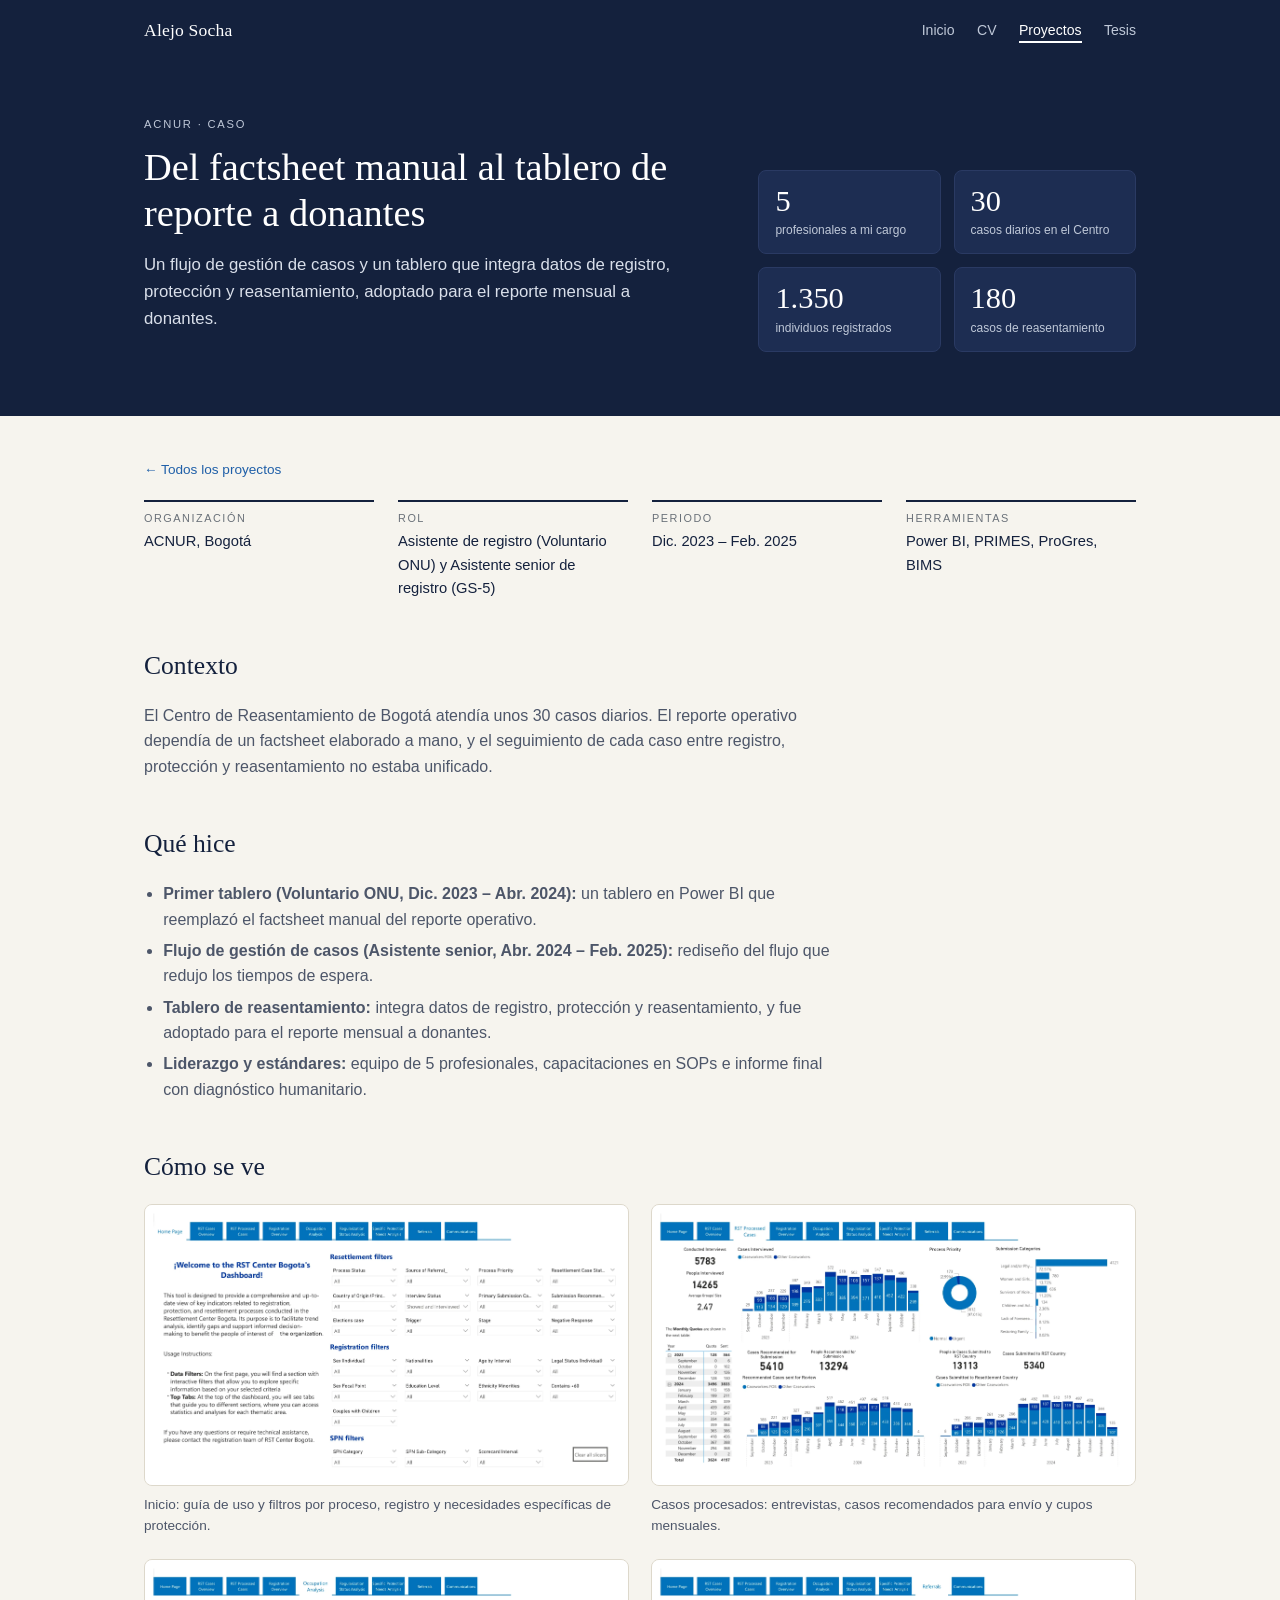
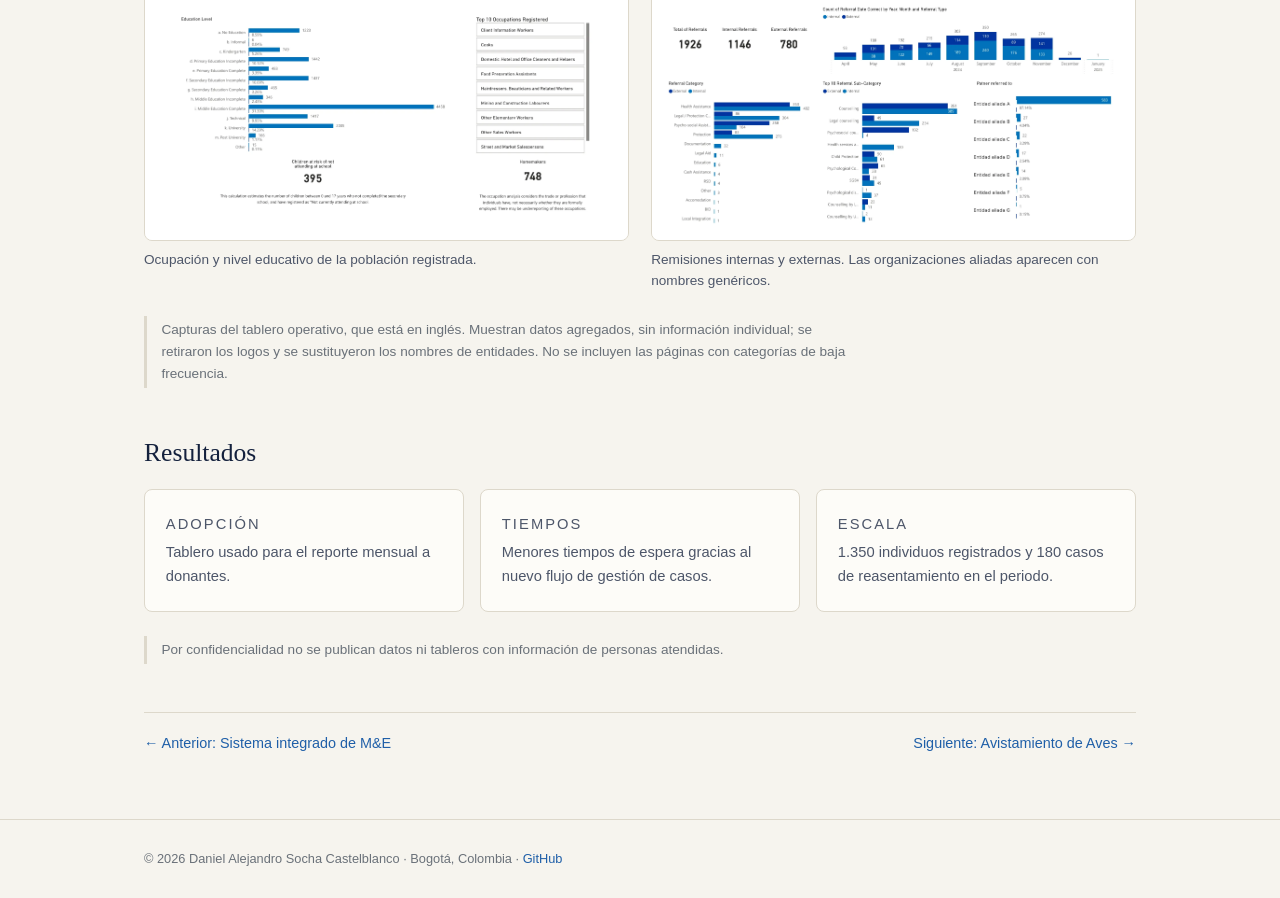
==== caso-acnur.html @ be4d194d "Add files via upload" ====
<!doctype html>
<html lang="es">
<head>
<meta charset="utf-8">
<meta name="viewport" content="width=device-width,initial-scale=1">
<title>Tablero de reasentamiento · Alejo Socha</title>
<meta name="description" content="Caso: flujo de gestión de casos y tablero en Power BI para el Centro de Reasentamiento de ACNUR en Bogotá, adoptado para el reporte mensual a donantes.">
<link rel="stylesheet" href="style.css">
<link rel="stylesheet" href="portafolio.css">
</head>
<body>
<header class="nav"><div class="wrap"><a class="brand" href="index.html">Alejo Socha</a><nav><ul><li><a href="index.html">Inicio</a></li><li><a href="cv.html">CV</a></li><li><a href="proyectos.html" class="active">Proyectos</a></li><li><a href="tesis.html">Tesis</a></li></ul></nav></div></header>

<section class="hero">
  <div class="wrap">
    <div>
      <p class="eyebrow">ACNUR · Caso</p>
      <h1>Del factsheet manual al tablero de reporte a donantes</h1>
      <p class="lead">Un flujo de gestión de casos y un tablero que integra datos de registro, protección y reasentamiento, adoptado para el reporte mensual a donantes.</p>
    </div>
    <div class="stats">
      <div class="stat"><b>5</b><span>profesionales a mi cargo</span></div>
      <div class="stat"><b>30</b><span>casos diarios en el Centro</span></div>
      <div class="stat"><b>1.350</b><span>individuos registrados</span></div>
      <div class="stat"><b>180</b><span>casos de reasentamiento</span></div>
    </div>
  </div>
</section>

<main>
<div class="wrap">
<a class="back" href="proyectos.html">← Todos los proyectos</a>

<dl class="facts">
  <div><dt>Organización</dt><dd>ACNUR, Bogotá</dd></div>
  <div><dt>Rol</dt><dd>Asistente de registro (Voluntario ONU) y Asistente senior de registro (GS-5)</dd></div>
  <div><dt>Periodo</dt><dd>Dic. 2023 – Feb. 2025</dd></div>
  <div><dt>Herramientas</dt><dd>Power BI, PRIMES, ProGres, BIMS</dd></div>
</dl>

<h2>Contexto</h2>
<div class="prose">
  <p>El Centro de Reasentamiento de Bogotá atendía unos 30 casos diarios. El reporte operativo dependía de un factsheet elaborado a mano, y el seguimiento de cada caso entre registro, protección y reasentamiento no estaba unificado.</p>
  <!-- COMPLETAR (1 frase): confirmar/ajustar la descripción del problema inicial en tus palabras, p. ej. cuánto tardaba el factsheet o qué se perdía entre etapas. -->
</div>

<h2>Qué hice</h2>
<div class="prose">
  <ul>
    <li><b>Primer tablero (Voluntario ONU, Dic. 2023 – Abr. 2024):</b> un tablero en Power BI que reemplazó el factsheet manual del reporte operativo.</li>
    <li><b>Flujo de gestión de casos (Asistente senior, Abr. 2024 – Feb. 2025):</b> rediseño del flujo que redujo los tiempos de espera.</li>
    <li><b>Tablero de reasentamiento:</b> integra datos de registro, protección y reasentamiento, y fue adoptado para el reporte mensual a donantes.</li>
    <li><b>Liderazgo y estándares:</b> equipo de 5 profesionales, capacitaciones en SOPs e informe final con diagnóstico humanitario.</li>
  </ul>
</div>

<h2>Cómo se ve</h2>
<div class="gallery">
  <figure><img src="img/acnur-inicio.webp" alt="Página de inicio del tablero: instrucciones de uso, pestañas de navegación y filtros de reasentamiento, registro y necesidades de protección" loading="lazy"><figcaption>Inicio: guía de uso y filtros por proceso, registro y necesidades específicas de protección.</figcaption></figure>
  <figure><img src="img/acnur-casos-procesados.webp" alt="Casos procesados: entrevistas realizadas por mes, casos recomendados y cupos mensuales" loading="lazy"><figcaption>Casos procesados: entrevistas, casos recomendados para envío y cupos mensuales.</figcaption></figure>
  <figure><img src="img/acnur-ocupacion.webp" alt="Análisis de ocupación y nivel educativo de la población registrada" loading="lazy"><figcaption>Ocupación y nivel educativo de la población registrada.</figcaption></figure>
  <figure><img src="img/acnur-remisiones.webp" alt="Remisiones internas y externas por mes, categoría y organización aliada" loading="lazy"><figcaption>Remisiones internas y externas. Las organizaciones aliadas aparecen con nombres genéricos.</figcaption></figure>
</div>
<p class="note">Capturas del tablero operativo, que está en inglés. Muestran datos agregados, sin información individual; se retiraron los logos y se sustituyeron los nombres de entidades. No se incluyen las páginas con categorías de baja frecuencia.</p>

<h2>Resultados</h2>
<div class="cards">
  <div class="card"><p class="label">Adopción</p><p>Tablero usado para el reporte mensual a donantes.</p></div>
  <div class="card"><p class="label">Tiempos</p><p>Menores tiempos de espera gracias al nuevo flujo de gestión de casos.</p></div>
  <div class="card"><p class="label">Escala</p><p>1.350 individuos registrados y 180 casos de reasentamiento en el periodo.</p></div>
</div>
<!-- COMPLETAR (opcional): cifra de reducción del tiempo de espera, si la tienes (antes → después). -->

<p class="note">Por confidencialidad no se publican datos ni tableros con información de personas atendidas.</p>

<div class="case-nav">
  <a href="caso-fru.html">← Anterior: Sistema integrado de M&amp;E</a>
  <a href="caso-aves.html">Siguiente: Avistamiento de Aves →</a>
</div>

</div>
</main>

<footer><div class="wrap">© 2026 Daniel Alejandro Socha Castelblanco · Bogotá, Colombia · <a href="https://github.com/dalejandro0506">GitHub</a></div></footer>
</body>
</html>
---- style.css ----
:root{
  --navy:#14213D; --navy-2:#1d2d52; --bg:#F6F4EE; --card:#FDFCF8; --line:#DDD8CB;
  --fg:#14213D; --muted:#4D5669; --soft:#6A7179; --green:#00833D; --red:#B3261E; --gold:#E0A100; --blue:#1F5FA8;
  --serif:Georgia,"Times New Roman",serif; --sans:Arial,Helvetica,sans-serif;
}
@media (prefers-color-scheme:dark){
  :root{--bg:#0d1424; --card:#141d33; --line:#26324e; --fg:#ECE8DD; --muted:#B4BCCB; --soft:#8f98aa; --navy:#0a1020; --navy-2:#16213b; --green:#3fbf7a; --red:#ff6b61; --blue:#6aa8ec}
}
*{box-sizing:border-box}
html{scroll-behavior:smooth}
body{margin:0;background:var(--bg);color:var(--fg);font-family:var(--sans);line-height:1.6;font-size:16px}
a{color:var(--blue);text-decoration:none} a:hover{text-decoration:underline}
.wrap{max-width:1040px;margin:0 auto;padding:0 1.5rem}
header.nav{background:var(--navy);color:#fff}
header.nav .wrap{display:flex;justify-content:space-between;align-items:center;flex-wrap:wrap;gap:.4rem 1.5rem;padding-top:1rem;padding-bottom:1rem}
.brand{font-family:var(--serif);font-size:1.1rem;color:#fff;letter-spacing:.01em}
.brand:hover{text-decoration:none}
.nav ul{list-style:none;display:flex;gap:1.4rem;margin:0;padding:0;flex-wrap:wrap}
.nav li a{color:#BFC8D8;font-size:.88rem;padding-bottom:.2rem}
.nav li a:hover{color:#fff;text-decoration:none}
.nav li a.active{color:#fff;border-bottom:2px solid #fff}
.hero{background:var(--navy);color:#fff;padding:3.5rem 0 4rem}
.hero .wrap{display:grid;grid-template-columns:1.5fr 1fr;gap:3rem;align-items:end}
.eyebrow{font-size:.7rem;letter-spacing:.16em;text-transform:uppercase;color:#BFC8D8;margin:0 0 .6rem}
h1{font-family:var(--serif);font-weight:normal;font-size:2.4rem;line-height:1.2;margin:0 0 1rem}
.hero p.lead{color:#D9DFEA;font-size:1.05rem;margin:0 0 1.2rem;max-width:34rem}
.hero .btns{display:flex;gap:.6rem;flex-wrap:wrap}
.btn{display:inline-block;border:1px solid #BFC8D8;border-radius:6px;padding:.4rem .9rem;font-size:.85rem;color:#fff}
.btn:hover{background:#fff;color:var(--navy);text-decoration:none}
.btn.solid{background:#fff;color:var(--navy)}
.btn.solid:hover{background:#DDE3EE}
.stats{display:grid;grid-template-columns:1fr 1fr;gap:.8rem}
.stat{background:var(--navy-2);border:1px solid #2a3a63;border-radius:8px;padding:.9rem 1rem}
.stat b{display:block;font-family:var(--serif);font-weight:normal;font-size:1.9rem;line-height:1.1}
.stat span{font-size:.75rem;color:#BFC8D8;line-height:1.3;display:block;margin-top:.3rem}
main{padding:2.5rem 0 4rem}
h2{font-family:var(--serif);font-weight:normal;font-size:1.6rem;margin:2.8rem 0 1rem}
h2:first-child{margin-top:0}
h3{font-family:var(--serif);font-weight:normal;font-size:1.15rem;margin:0 0 .3rem}
.label{font-size:.68rem;letter-spacing:.14em;text-transform:uppercase;color:var(--soft);margin:0 0 .4rem}
.cards{display:grid;grid-template-columns:repeat(auto-fit,minmax(280px,1fr));gap:1rem}
.card{background:var(--card);border:1px solid var(--line);border-radius:8px;padding:1.1rem 1.3rem}
.card p{margin:.3rem 0;font-size:.92rem;color:var(--muted)}
.card.dark{background:var(--navy);color:#fff;border-color:var(--navy)}
.card.dark p{color:#D9DFEA}
.card.dark .label{color:#BFC8D8}
.tags{display:flex;flex-wrap:wrap;gap:.4rem;margin-top:.7rem}
.tag{font-size:.72rem;border-radius:999px;padding:.12rem .65rem;color:#fff;background:var(--navy)}
.tag.g{background:var(--green)} .tag.r{background:var(--red)} .tag.b{background:var(--blue)}
.tag.o{background:transparent;color:var(--muted);border:1px solid var(--line)}
.tl{list-style:none;margin:0;padding:0}
.tl>li{display:grid;grid-template-columns:150px 1fr;gap:1.5rem;padding:1.3rem 0;border-top:1px solid var(--line)}
.tl .when{font-size:.8rem;color:var(--soft)}
.tl .org{font-size:.9rem;color:var(--muted);margin:0 0 .5rem}
.tl ul{margin:.4rem 0 0;padding-left:1.1rem;font-size:.92rem;color:var(--muted)}
.tl ul li{margin:.25rem 0}
.meta{color:var(--soft);font-size:.85rem}
.flow{display:grid;grid-template-columns:1fr auto 1fr auto 1fr;gap:.6rem;align-items:stretch}
.flow .arrow{align-self:center;color:var(--soft);font-size:1.4rem}
.flow .card{padding:.9rem 1rem}
.flow .card div{font-size:.85rem;padding:.35rem .5rem;margin:.3rem 0;border:1px solid var(--line);border-radius:5px;background:var(--bg)}
.flow .red div{border-color:var(--red);color:var(--red)} .flow .grn div{border-color:var(--green);color:var(--green)}
table{border-collapse:collapse;width:100%;font-size:.88rem;background:var(--card)}
th{background:var(--navy);color:#fff;text-align:left;padding:.5rem .7rem;font-weight:bold;font-size:.78rem}
td{padding:.5rem .7rem;border-top:1px solid var(--line);color:var(--muted)}
footer{border-top:1px solid var(--line);padding:1.8rem 0;color:var(--soft);font-size:.8rem}
@media(max-width:760px){
  .hero .wrap{grid-template-columns:1fr} h1{font-size:1.9rem}
  .tl>li{grid-template-columns:1fr;gap:.3rem}
  .flow{grid-template-columns:1fr}.flow .arrow{transform:rotate(90deg);justify-self:center}
}
---- portafolio.css ----
/* Portafolio · complementa style.css (usa sus variables y componentes) */

.intro{max-width:44rem;color:var(--muted);margin:0 0 2rem;font-size:1.02rem}

/* Destacados */
.feat{display:flex;flex-direction:column}
.feat h3{font-size:1.3rem;margin-bottom:.5rem}
.feat .kpis{list-style:none;margin:.8rem 0 0;padding:.8rem 0 0;border-top:1px solid var(--line);display:grid;grid-template-columns:1fr 1fr;gap:.6rem 1rem}
.feat .kpis li{font-size:.78rem;color:var(--soft);line-height:1.3}
.feat .kpis b{display:block;margin-bottom:.2rem;font-family:var(--serif);font-weight:normal;font-size:1.4rem;color:var(--fg);line-height:1.1}
.card.dark .kpis{border-top-color:#2a3a63}
.card.dark .kpis li{color:#BFC8D8}
.card.dark .kpis b{color:#fff}
.feat .tags{margin-top:.9rem}
.more-link{margin-top:auto;padding-top:1rem;font-size:.9rem;font-weight:bold}
.card.dark a.more-link{color:#fff}

/* Más proyectos (reutiliza .tl) */
.tl.compact>li{padding:1.1rem 0}
.tl.compact h3{margin-bottom:.2rem}
.tl.compact p{margin:.2rem 0;font-size:.92rem;color:var(--muted)}
.tl.compact .tags{margin-top:.5rem}

/* Páginas de caso */
.back{display:inline-block;font-size:.85rem;margin-bottom:1.2rem;color:var(--blue)}
.facts{display:grid;grid-template-columns:repeat(auto-fit,minmax(170px,1fr));gap:1rem 1.5rem;margin:0 0 2.2rem}
.facts div{border-top:2px solid var(--fg);padding-top:.5rem}
.facts dt{font-size:.68rem;letter-spacing:.14em;text-transform:uppercase;color:var(--soft)}
.facts dd{margin:.2rem 0 0;font-size:.92rem;color:var(--fg)}
.prose{max-width:44rem}
.prose p{color:var(--muted);margin:.6rem 0}
.prose ul{color:var(--muted);padding-left:1.2rem}
.prose ul li{margin:.35rem 0}
.case-nav{display:flex;justify-content:space-between;gap:1rem;flex-wrap:wrap;margin-top:3rem;padding-top:1.2rem;border-top:1px solid var(--line);font-size:.9rem}
.note{font-size:.85rem;color:var(--soft);border-left:3px solid var(--line);padding:.2rem 0 .2rem .9rem;margin:1.5rem 0;max-width:44rem}
.shot{border:1px dashed var(--line);border-radius:8px;padding:2.2rem 1rem;text-align:center;color:var(--soft);font-size:.85rem;background:var(--card)}

@media (max-width:720px){
  .hero .wrap{grid-template-columns:1fr;gap:1.8rem}
  .tl>li{grid-template-columns:1fr;gap:.3rem}
  .flow{grid-template-columns:1fr}
  .flow .arrow{transform:rotate(90deg);justify-self:center}
}

/* Galerías de capturas */
.gallery{display:grid;grid-template-columns:repeat(auto-fit,minmax(320px,1fr));gap:1.4rem;margin:0 0 1rem}
.gallery figure{margin:0}
.gallery img,.thumbs img{display:block;width:100%;height:auto;border:1px solid var(--line);border-radius:8px;background:#fff}
.gallery figcaption{font-size:.85rem;color:var(--muted);margin-top:.5rem}
.thumbs{display:flex;flex-wrap:wrap;gap:.7rem;margin-top:.8rem}
.thumbs a{display:block;width:210px}
.thumbs img{height:125px;object-fit:cover;object-position:top left}
.thumbs a:hover img{border-color:var(--blue)}
.card .cover{display:block;margin:-1.1rem -1.3rem .9rem;border-bottom:1px solid var(--line)}
.card .cover img{display:block;width:100%;height:150px;object-fit:cover;object-position:top left;border-radius:8px 8px 0 0}
@media (max-width:720px){.thumbs a{width:calc(50% - .35rem)}}
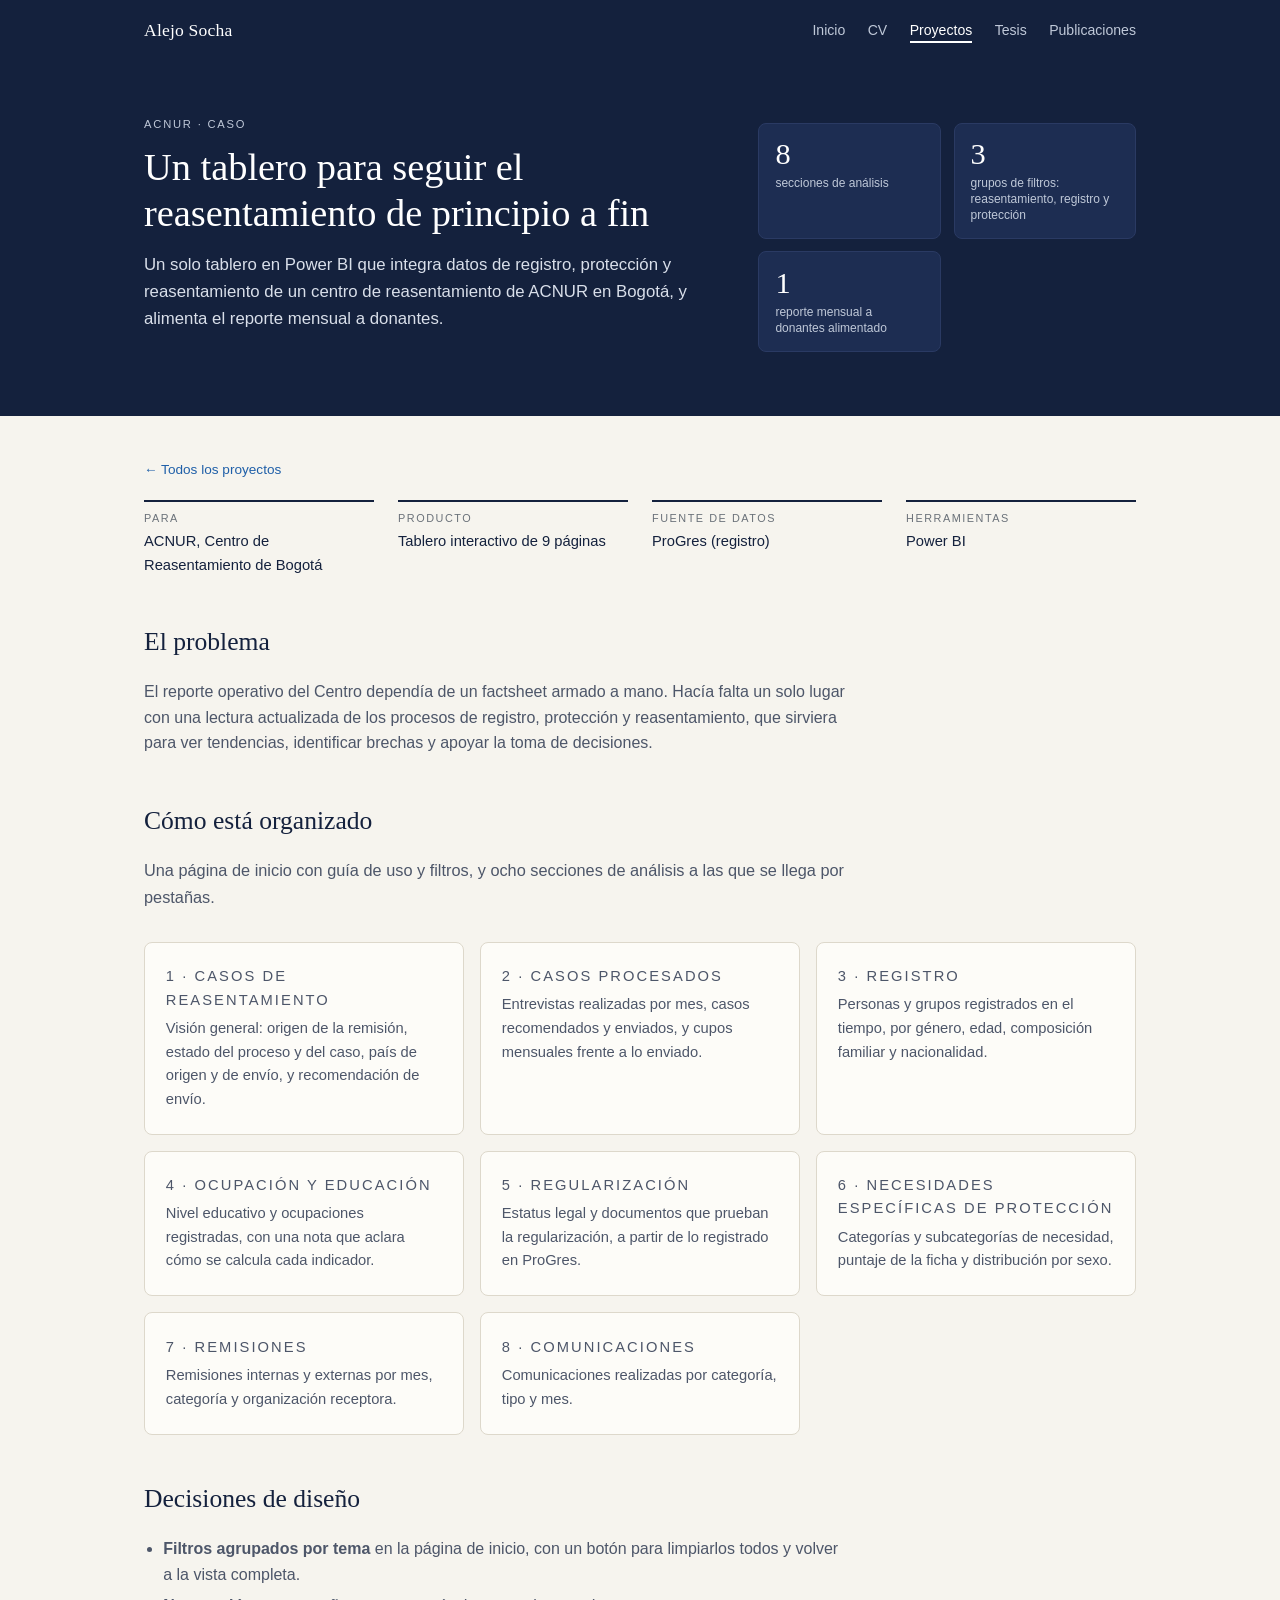
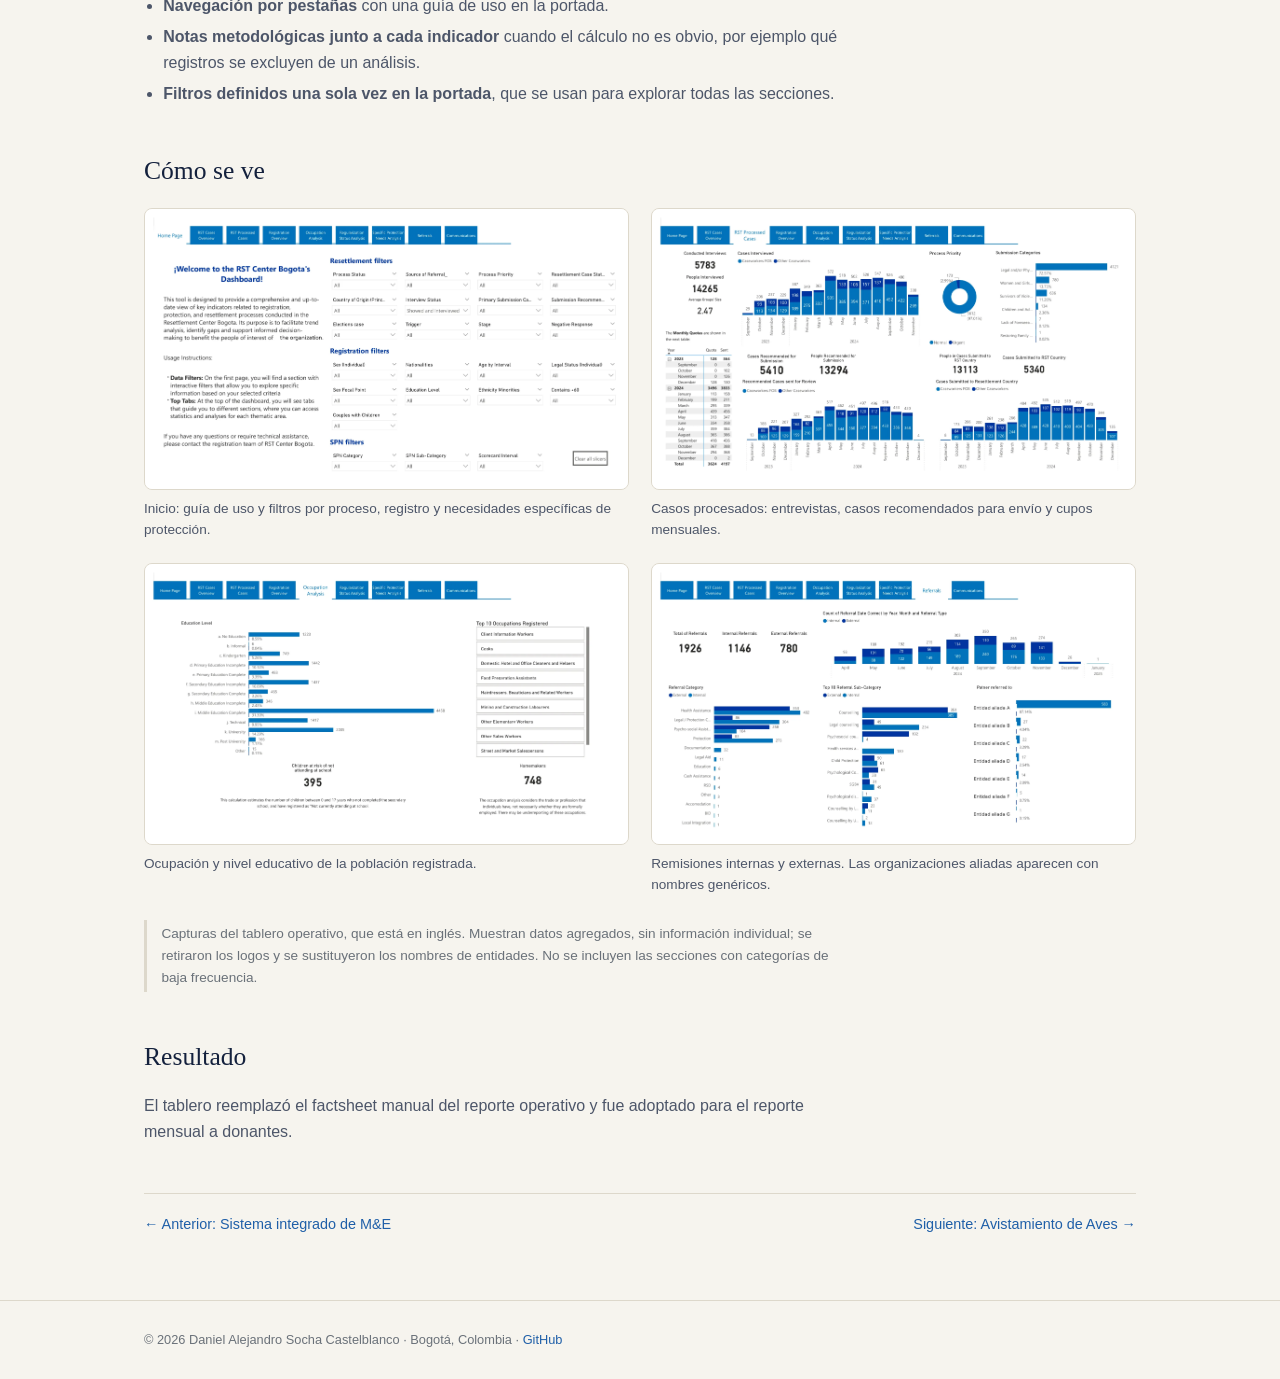
==== commit e8610945: "Caso ACNUR: enfoque en el producto y menu con Publicaciones" ====
--- a/caso-acnur.html
+++ b/caso-acnur.html
@@ -4,25 +4,24 @@
 <meta charset="utf-8">
 <meta name="viewport" content="width=device-width,initial-scale=1">
 <title>Tablero de reasentamiento · Alejo Socha</title>
-<meta name="description" content="Caso: flujo de gestión de casos y tablero en Power BI para el Centro de Reasentamiento de ACNUR en Bogotá, adoptado para el reporte mensual a donantes.">
+<meta name="description" content="Caso: tablero en Power BI que integra datos de registro, protección y reasentamiento de un centro de reasentamiento de ACNUR en Bogotá, adoptado para el reporte mensual a donantes.">
 <link rel="stylesheet" href="style.css">
 <link rel="stylesheet" href="portafolio.css">
 </head>
 <body>
-<header class="nav"><div class="wrap"><a class="brand" href="index.html">Alejo Socha</a><nav><ul><li><a href="index.html">Inicio</a></li><li><a href="cv.html">CV</a></li><li><a href="proyectos.html" class="active">Proyectos</a></li><li><a href="tesis.html">Tesis</a></li></ul></nav></div></header>
+<header class="nav"><div class="wrap"><a class="brand" href="index.html">Alejo Socha</a><nav><ul><li><a href="index.html">Inicio</a></li><li><a href="cv.html">CV</a></li><li><a href="proyectos.html" class="active">Proyectos</a></li><li><a href="tesis.html">Tesis</a></li><li><a href="publicaciones.html">Publicaciones</a></li></ul></nav></div></header>
 
 <section class="hero">
   <div class="wrap">
     <div>
       <p class="eyebrow">ACNUR · Caso</p>
-      <h1>Del factsheet manual al tablero de reporte a donantes</h1>
-      <p class="lead">Un flujo de gestión de casos y un tablero que integra datos de registro, protección y reasentamiento, adoptado para el reporte mensual a donantes.</p>
+      <h1>Un tablero para seguir el reasentamiento de principio a fin</h1>
+      <p class="lead">Un solo tablero en Power BI que integra datos de registro, protección y reasentamiento de un centro de reasentamiento de ACNUR en Bogotá, y alimenta el reporte mensual a donantes.</p>
     </div>
     <div class="stats">
-      <div class="stat"><b>5</b><span>profesionales a mi cargo</span></div>
-      <div class="stat"><b>30</b><span>casos diarios en el Centro</span></div>
-      <div class="stat"><b>1.350</b><span>individuos registrados</span></div>
-      <div class="stat"><b>180</b><span>casos de reasentamiento</span></div>
+      <div class="stat"><b>8</b><span>secciones de análisis</span></div>
+      <div class="stat"><b>3</b><span>grupos de filtros: reasentamiento, registro y protección</span></div>
+      <div class="stat"><b>1</b><span>reporte mensual a donantes alimentado</span></div>
     </div>
   </div>
 </section>
@@ -32,25 +31,37 @@
 <a class="back" href="proyectos.html">← Todos los proyectos</a>
 
 <dl class="facts">
-  <div><dt>Organización</dt><dd>ACNUR, Bogotá</dd></div>
-  <div><dt>Rol</dt><dd>Asistente de registro (Voluntario ONU) y Asistente senior de registro (GS-5)</dd></div>
-  <div><dt>Periodo</dt><dd>Dic. 2023 – Feb. 2025</dd></div>
-  <div><dt>Herramientas</dt><dd>Power BI, PRIMES, ProGres, BIMS</dd></div>
+  <div><dt>Para</dt><dd>ACNUR, Centro de Reasentamiento de Bogotá</dd></div>
+  <div><dt>Producto</dt><dd>Tablero interactivo de 9 páginas</dd></div>
+  <div><dt>Fuente de datos</dt><dd>ProGres (registro)</dd></div>
+  <div><dt>Herramientas</dt><dd>Power BI</dd></div>
 </dl>
 
-<h2>Contexto</h2>
+<h2>El problema</h2>
 <div class="prose">
-  <p>El Centro de Reasentamiento de Bogotá atendía unos 30 casos diarios. El reporte operativo dependía de un factsheet elaborado a mano, y el seguimiento de cada caso entre registro, protección y reasentamiento no estaba unificado.</p>
-  <!-- COMPLETAR (1 frase): confirmar/ajustar la descripción del problema inicial en tus palabras, p. ej. cuánto tardaba el factsheet o qué se perdía entre etapas. -->
+  <p>El reporte operativo del Centro dependía de un factsheet armado a mano. Hacía falta un solo lugar con una lectura actualizada de los procesos de registro, protección y reasentamiento, que sirviera para ver tendencias, identificar brechas y apoyar la toma de decisiones.</p>
 </div>
 
-<h2>Qué hice</h2>
+<h2>Cómo está organizado</h2>
+<p class="intro">Una página de inicio con guía de uso y filtros, y ocho secciones de análisis a las que se llega por pestañas.</p>
+<div class="cards">
+  <div class="card"><p class="label">1 · Casos de reasentamiento</p><p>Visión general: origen de la remisión, estado del proceso y del caso, país de origen y de envío, y recomendación de envío.</p></div>
+  <div class="card"><p class="label">2 · Casos procesados</p><p>Entrevistas realizadas por mes, casos recomendados y enviados, y cupos mensuales frente a lo enviado.</p></div>
+  <div class="card"><p class="label">3 · Registro</p><p>Personas y grupos registrados en el tiempo, por género, edad, composición familiar y nacionalidad.</p></div>
+  <div class="card"><p class="label">4 · Ocupación y educación</p><p>Nivel educativo y ocupaciones registradas, con una nota que aclara cómo se calcula cada indicador.</p></div>
+  <div class="card"><p class="label">5 · Regularización</p><p>Estatus legal y documentos que prueban la regularización, a partir de lo registrado en ProGres.</p></div>
+  <div class="card"><p class="label">6 · Necesidades específicas de protección</p><p>Categorías y subcategorías de necesidad, puntaje de la ficha y distribución por sexo.</p></div>
+  <div class="card"><p class="label">7 · Remisiones</p><p>Remisiones internas y externas por mes, categoría y organización receptora.</p></div>
+  <div class="card"><p class="label">8 · Comunicaciones</p><p>Comunicaciones realizadas por categoría, tipo y mes.</p></div>
+</div>
+
+<h2>Decisiones de diseño</h2>
 <div class="prose">
   <ul>
-    <li><b>Primer tablero (Voluntario ONU, Dic. 2023 – Abr. 2024):</b> un tablero en Power BI que reemplazó el factsheet manual del reporte operativo.</li>
-    <li><b>Flujo de gestión de casos (Asistente senior, Abr. 2024 – Feb. 2025):</b> rediseño del flujo que redujo los tiempos de espera.</li>
-    <li><b>Tablero de reasentamiento:</b> integra datos de registro, protección y reasentamiento, y fue adoptado para el reporte mensual a donantes.</li>
-    <li><b>Liderazgo y estándares:</b> equipo de 5 profesionales, capacitaciones en SOPs e informe final con diagnóstico humanitario.</li>
+    <li><b>Filtros agrupados por tema</b> en la página de inicio, con un botón para limpiarlos todos y volver a la vista completa.</li>
+    <li><b>Navegación por pestañas</b> con una guía de uso en la portada.</li>
+    <li><b>Notas metodológicas junto a cada indicador</b> cuando el cálculo no es obvio, por ejemplo qué registros se excluyen de un análisis.</li>
+    <li><b>Filtros definidos una sola vez en la portada</b>, que se usan para explorar todas las secciones.</li>
   </ul>
 </div>
 
@@ -61,17 +72,13 @@
   <figure><img src="img/acnur-ocupacion.webp" alt="Análisis de ocupación y nivel educativo de la población registrada" loading="lazy"><figcaption>Ocupación y nivel educativo de la población registrada.</figcaption></figure>
   <figure><img src="img/acnur-remisiones.webp" alt="Remisiones internas y externas por mes, categoría y organización aliada" loading="lazy"><figcaption>Remisiones internas y externas. Las organizaciones aliadas aparecen con nombres genéricos.</figcaption></figure>
 </div>
-<p class="note">Capturas del tablero operativo, que está en inglés. Muestran datos agregados, sin información individual; se retiraron los logos y se sustituyeron los nombres de entidades. No se incluyen las páginas con categorías de baja frecuencia.</p>
+<p class="note">Capturas del tablero operativo, que está en inglés. Muestran datos agregados, sin información individual; se retiraron los logos y se sustituyeron los nombres de entidades. No se incluyen las secciones con categorías de baja frecuencia.</p>
 
-<h2>Resultados</h2>
-<div class="cards">
-  <div class="card"><p class="label">Adopción</p><p>Tablero usado para el reporte mensual a donantes.</p></div>
-  <div class="card"><p class="label">Tiempos</p><p>Menores tiempos de espera gracias al nuevo flujo de gestión de casos.</p></div>
-  <div class="card"><p class="label">Escala</p><p>1.350 individuos registrados y 180 casos de reasentamiento en el periodo.</p></div>
+<h2>Resultado</h2>
+<div class="prose">
+  <p>El tablero reemplazó el factsheet manual del reporte operativo y fue adoptado para el reporte mensual a donantes.</p>
+  <!-- COMPLETAR (opcional): qué cambió en la práctica, p. ej. tiempo de preparación del reporte antes → después, o quién lo consulta. -->
 </div>
-<!-- COMPLETAR (opcional): cifra de reducción del tiempo de espera, si la tienes (antes → después). -->
-
-<p class="note">Por confidencialidad no se publican datos ni tableros con información de personas atendidas.</p>
 
 <div class="case-nav">
   <a href="caso-fru.html">← Anterior: Sistema integrado de M&amp;E</a>
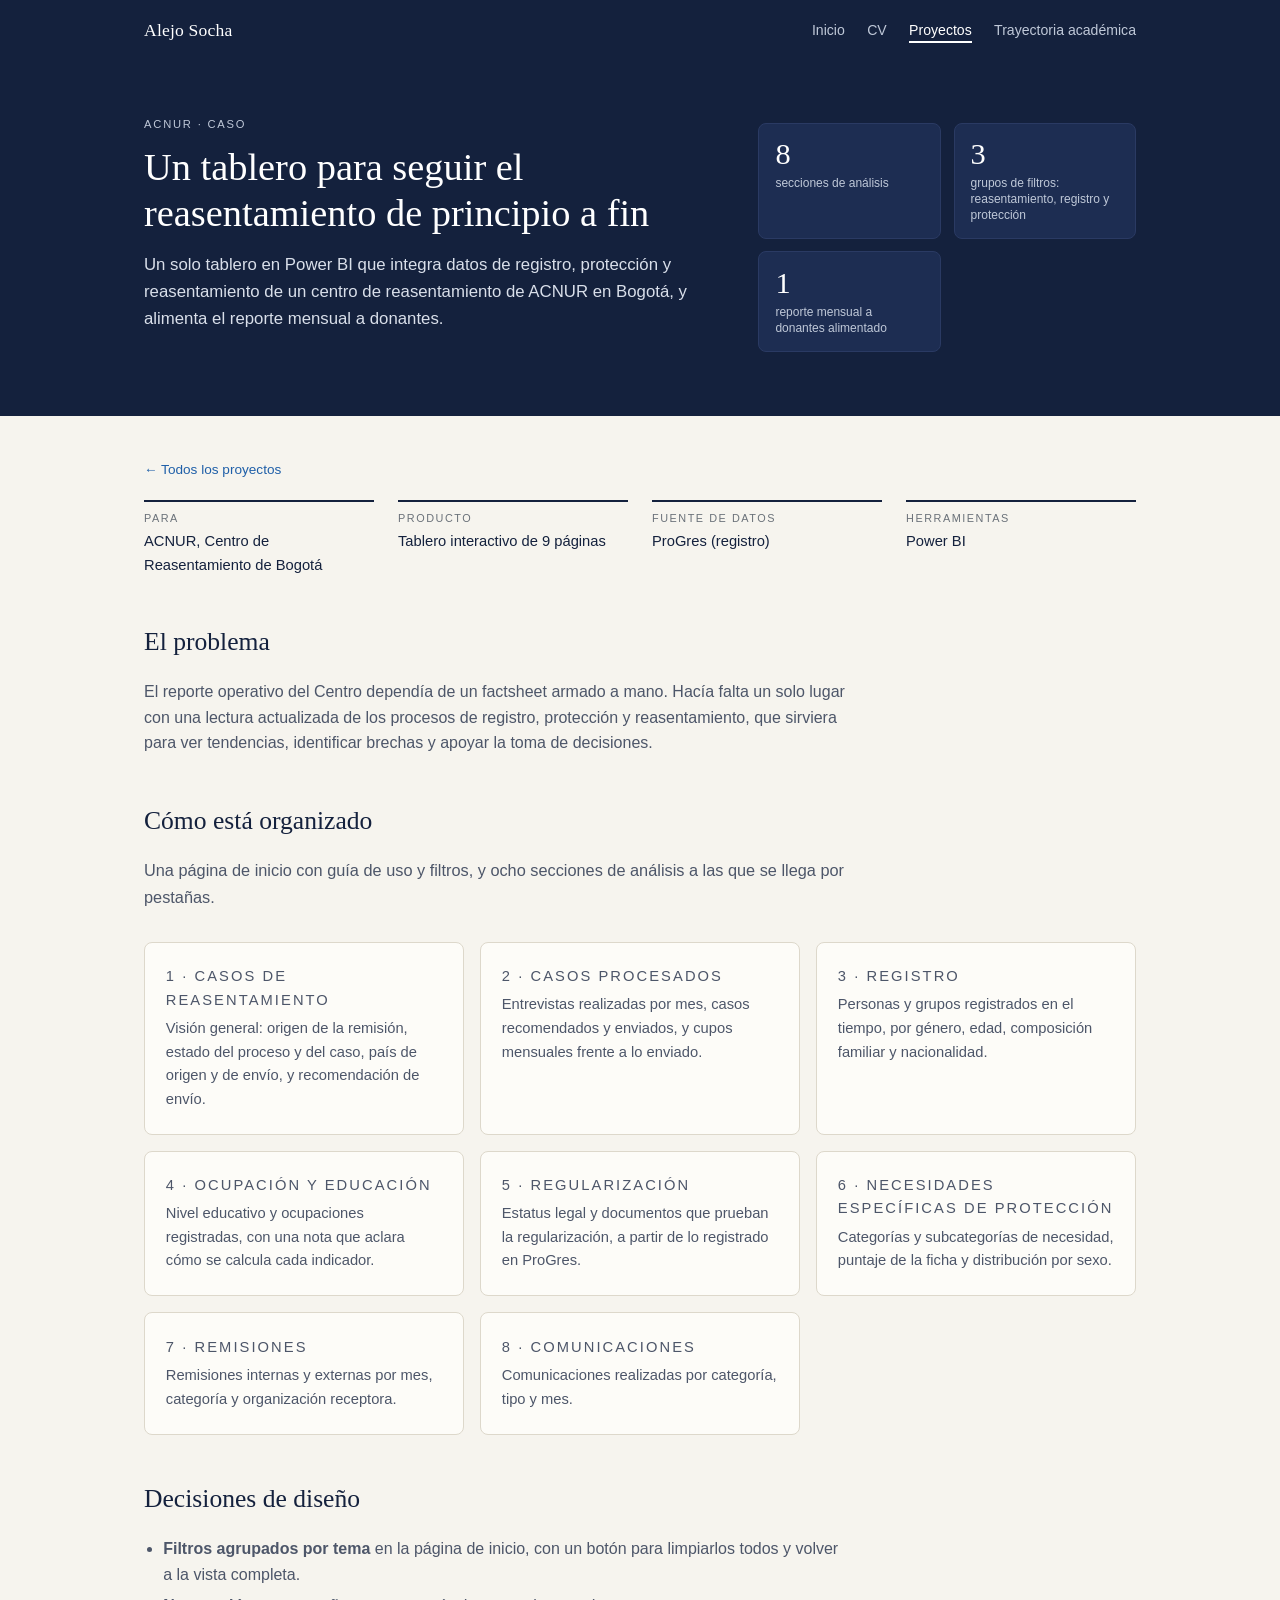
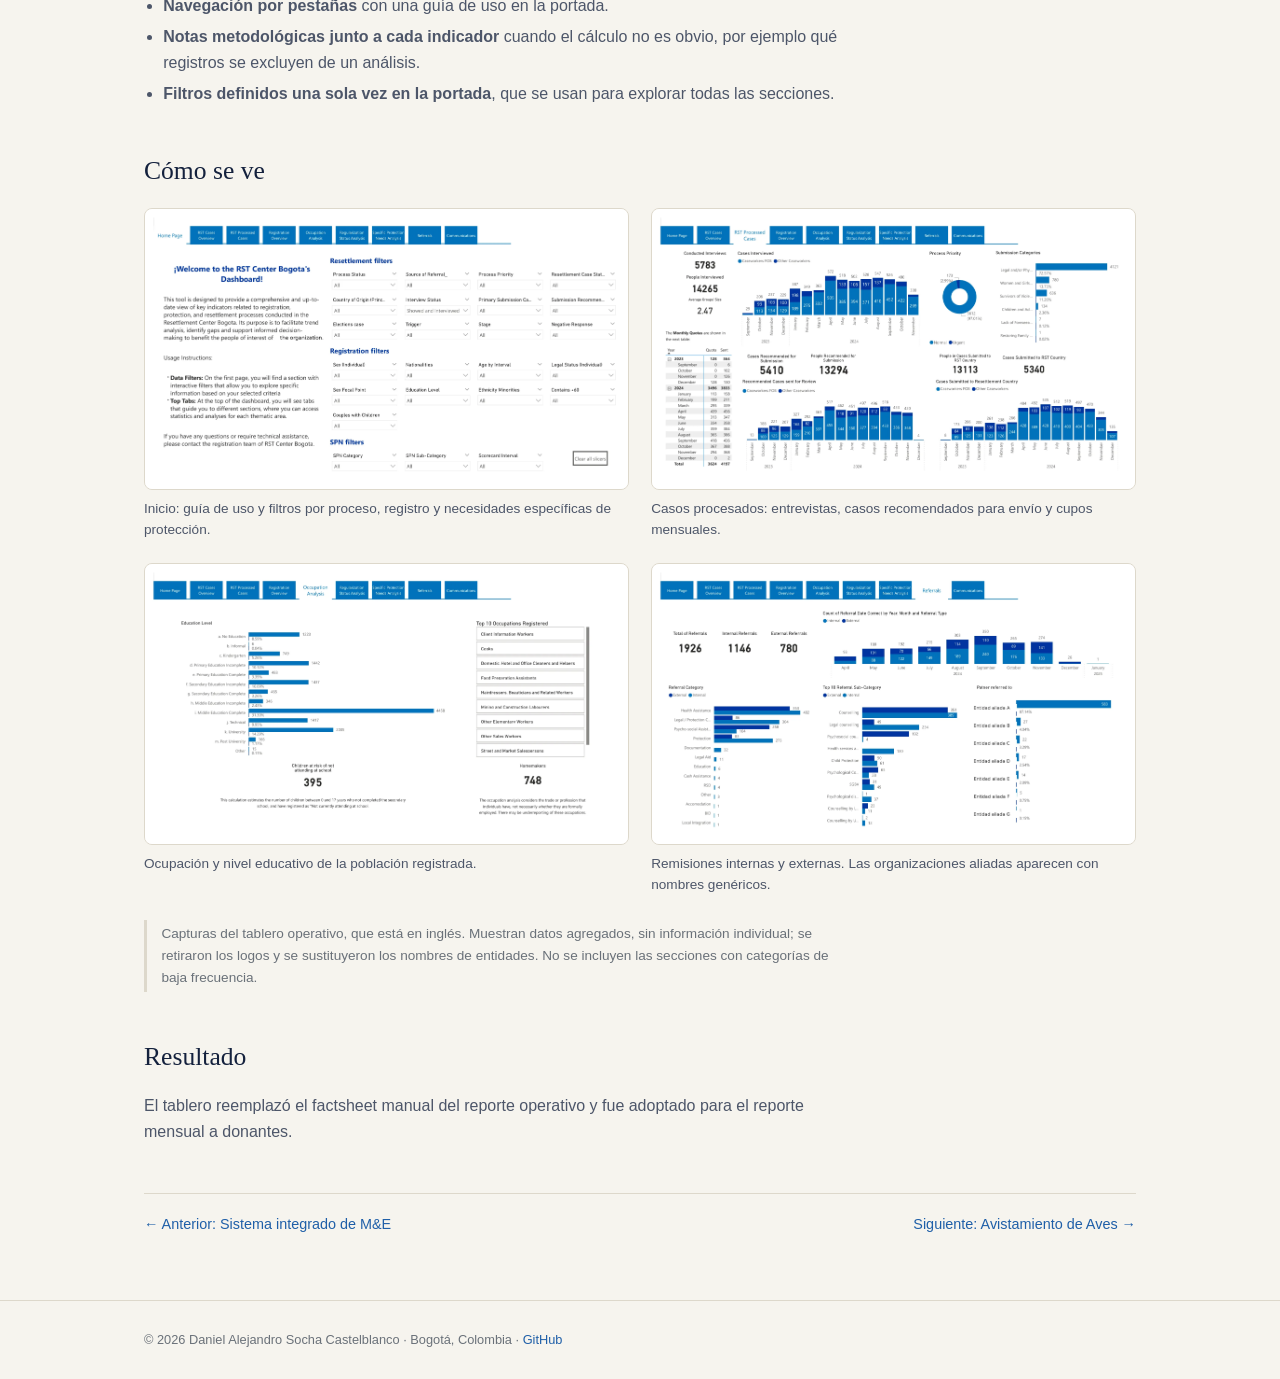
==== commit 39575813: "Caso ACNUR: menu Trayectoria academica" ====
--- a/caso-acnur.html
+++ b/caso-acnur.html
@@ -9,7 +9,7 @@
 <link rel="stylesheet" href="portafolio.css">
 </head>
 <body>
-<header class="nav"><div class="wrap"><a class="brand" href="index.html">Alejo Socha</a><nav><ul><li><a href="index.html">Inicio</a></li><li><a href="cv.html">CV</a></li><li><a href="proyectos.html" class="active">Proyectos</a></li><li><a href="tesis.html">Tesis</a></li><li><a href="publicaciones.html">Publicaciones</a></li></ul></nav></div></header>
+<header class="nav"><div class="wrap"><a class="brand" href="index.html">Alejo Socha</a><nav><ul><li><a href="index.html">Inicio</a></li><li><a href="cv.html">CV</a></li><li><a href="proyectos.html" class="active">Proyectos</a></li><li><a href="tesis.html">Trayectoria académica</a></li></ul></nav></div></header>
 
 <section class="hero">
   <div class="wrap">
--- a/portafolio.css
+++ b/portafolio.css
@@ -54,3 +54,8 @@
 .card .cover{display:block;margin:-1.1rem -1.3rem .9rem;border-bottom:1px solid var(--line)}
 .card .cover img{display:block;width:100%;height:150px;object-fit:cover;object-position:top left;border-radius:8px 8px 0 0}
 @media (max-width:720px){.thumbs a{width:calc(50% - .35rem)}}
+
+/* Categorías y estado */
+.card.dark .tag.o{color:#D9DFEA;border-color:#3a4a73}
+.legend{font-size:.8rem;color:var(--soft);margin:0 0 1.6rem;line-height:2}
+.legend .tag{margin-right:.3rem}
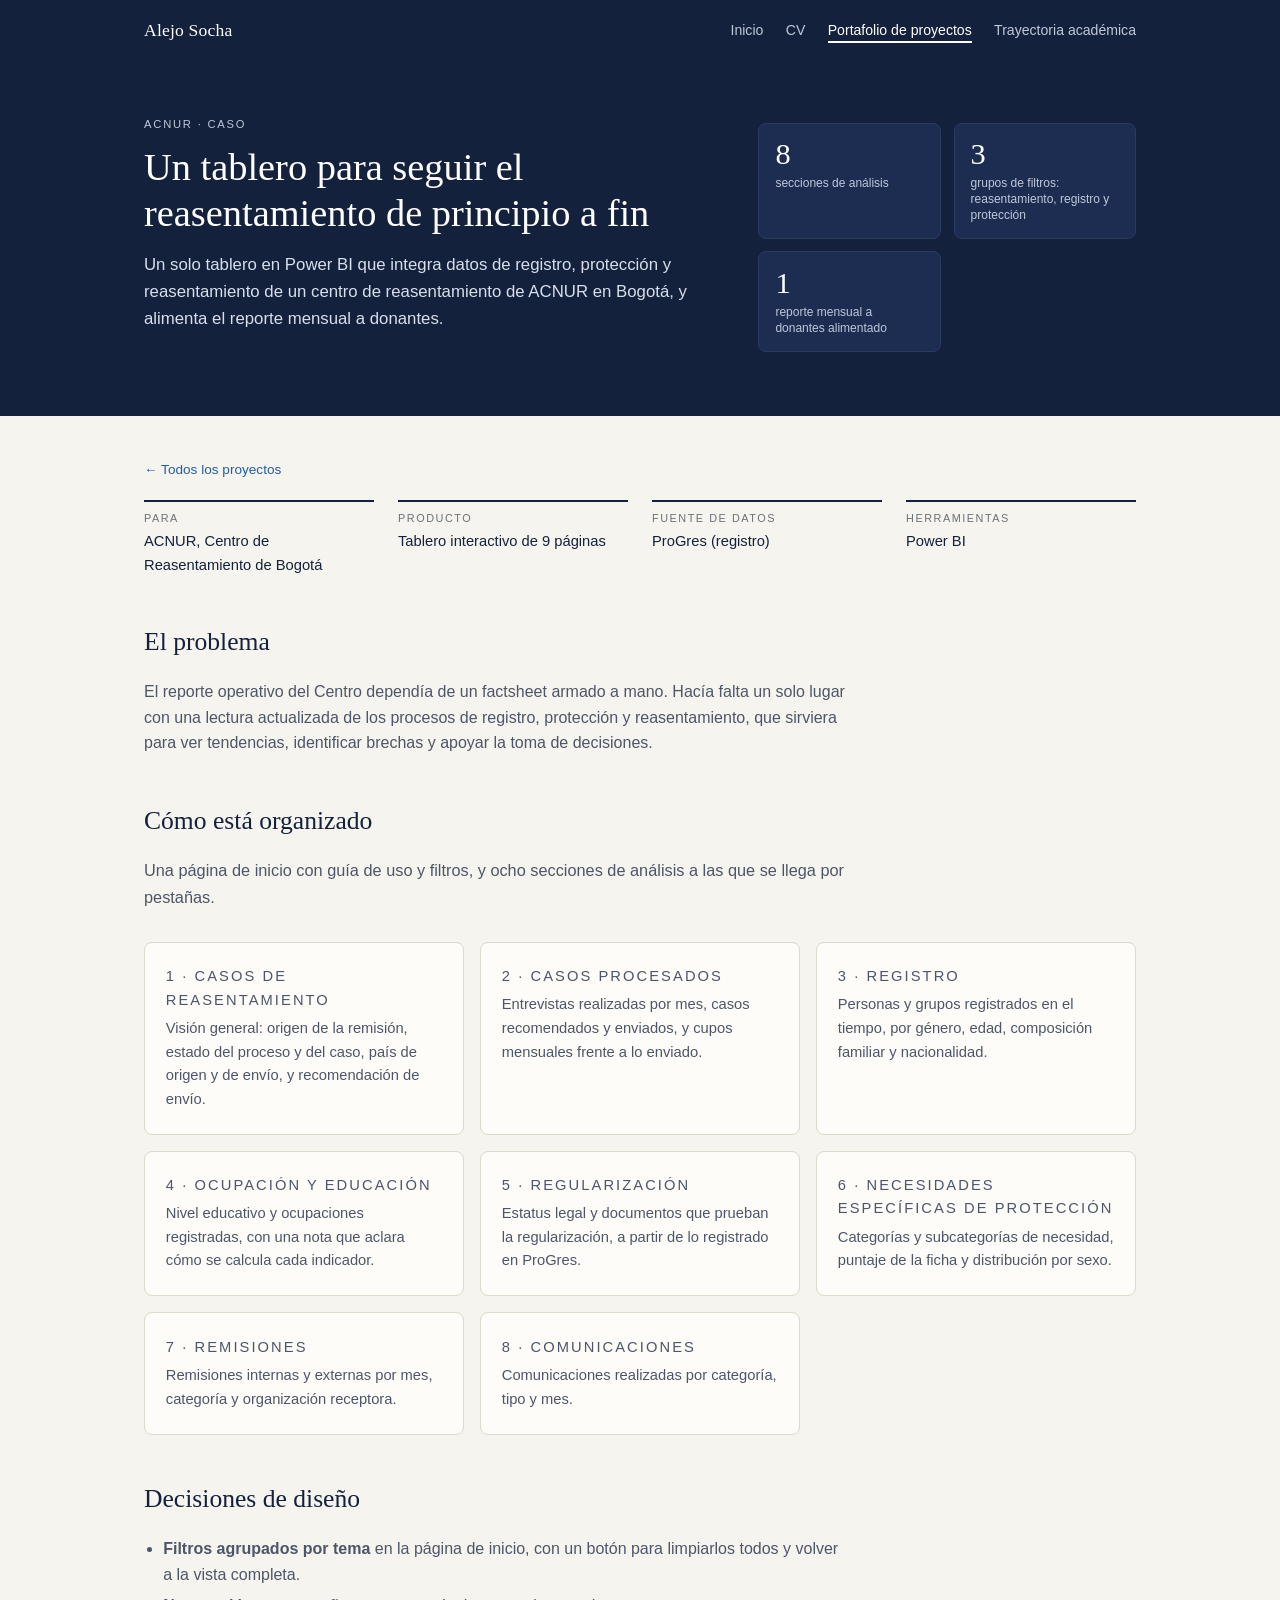
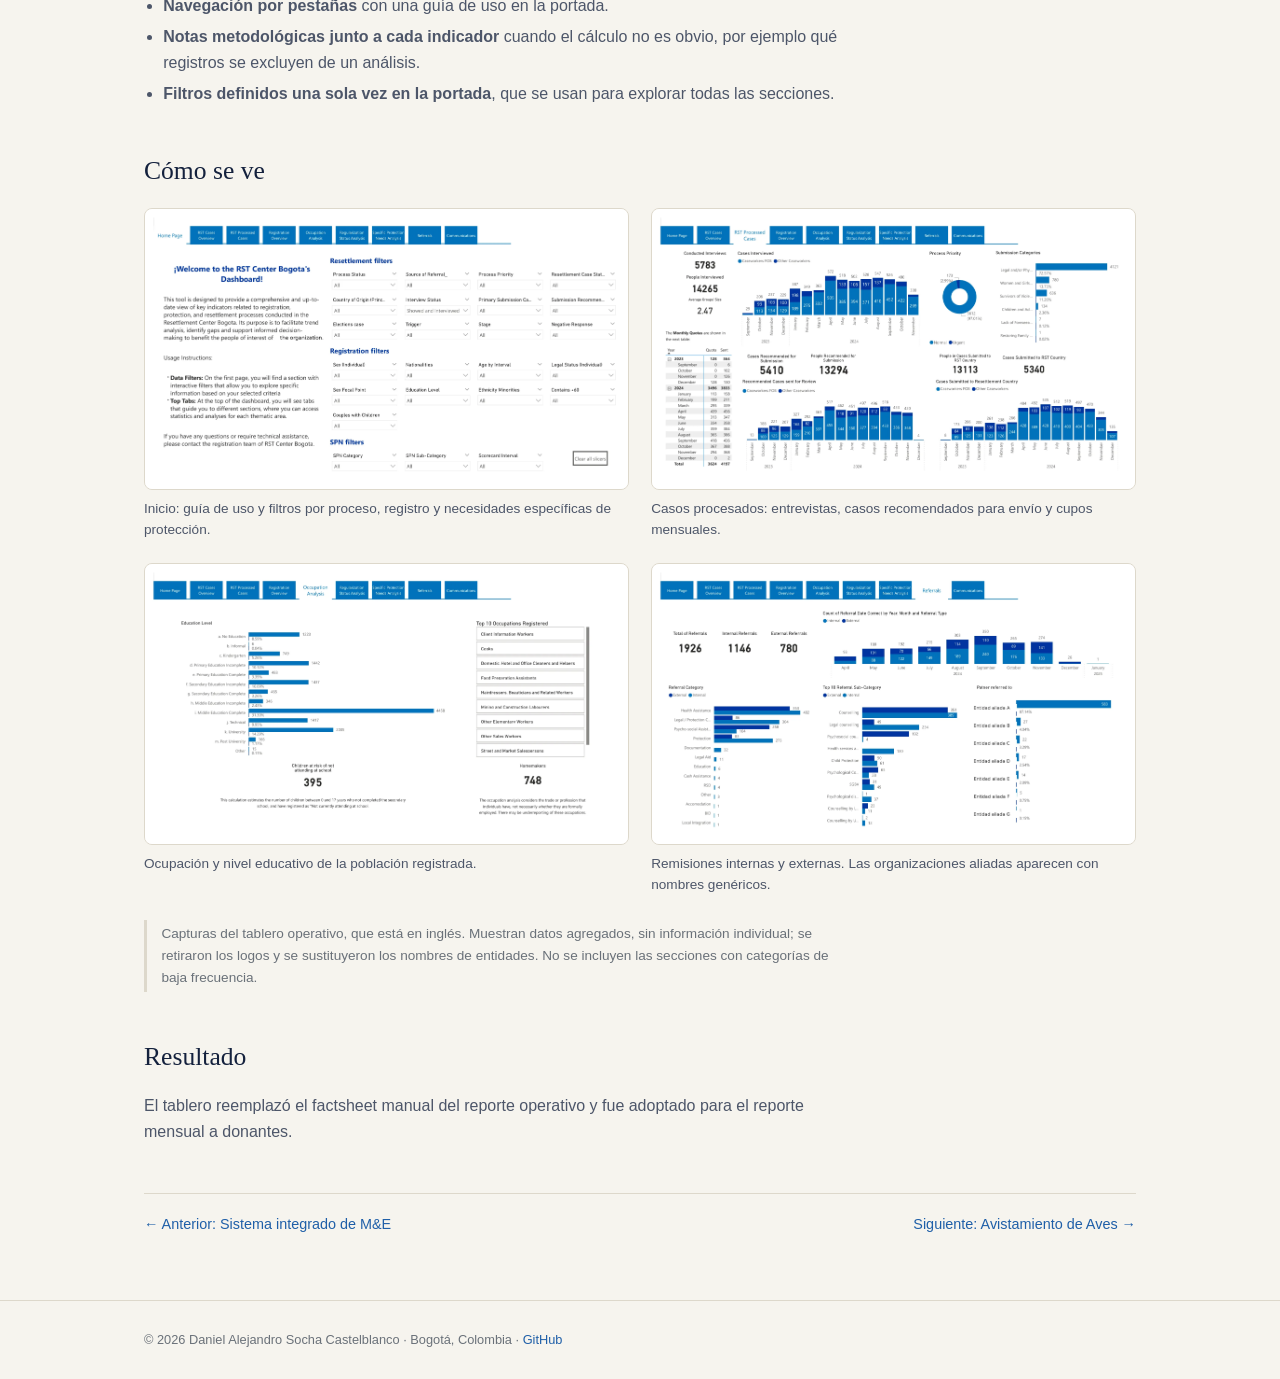
==== commit 6ee64af4: "Menú: Portafolio de proyectos (caso ACNUR) Updated navigation header to change 'Proyectos' to 'Porta" ====
--- a/caso-acnur.html
+++ b/caso-acnur.html
@@ -9,7 +9,7 @@
 <link rel="stylesheet" href="portafolio.css">
 </head>
 <body>
-<header class="nav"><div class="wrap"><a class="brand" href="index.html">Alejo Socha</a><nav><ul><li><a href="index.html">Inicio</a></li><li><a href="cv.html">CV</a></li><li><a href="proyectos.html" class="active">Proyectos</a></li><li><a href="tesis.html">Trayectoria académica</a></li></ul></nav></div></header>
+<header class="nav"><div class="wrap"><a class="brand" href="index.html">Alejo Socha</a><nav><ul><li><a href="index.html">Inicio</a></li><li><a href="cv.html">CV</a></li><li><a href="proyectos.html" class="active">Portafolio de proyectos</a></li><li><a href="tesis.html">Trayectoria académica</a></li></ul></nav></div></header>
 
 <section class="hero">
   <div class="wrap">
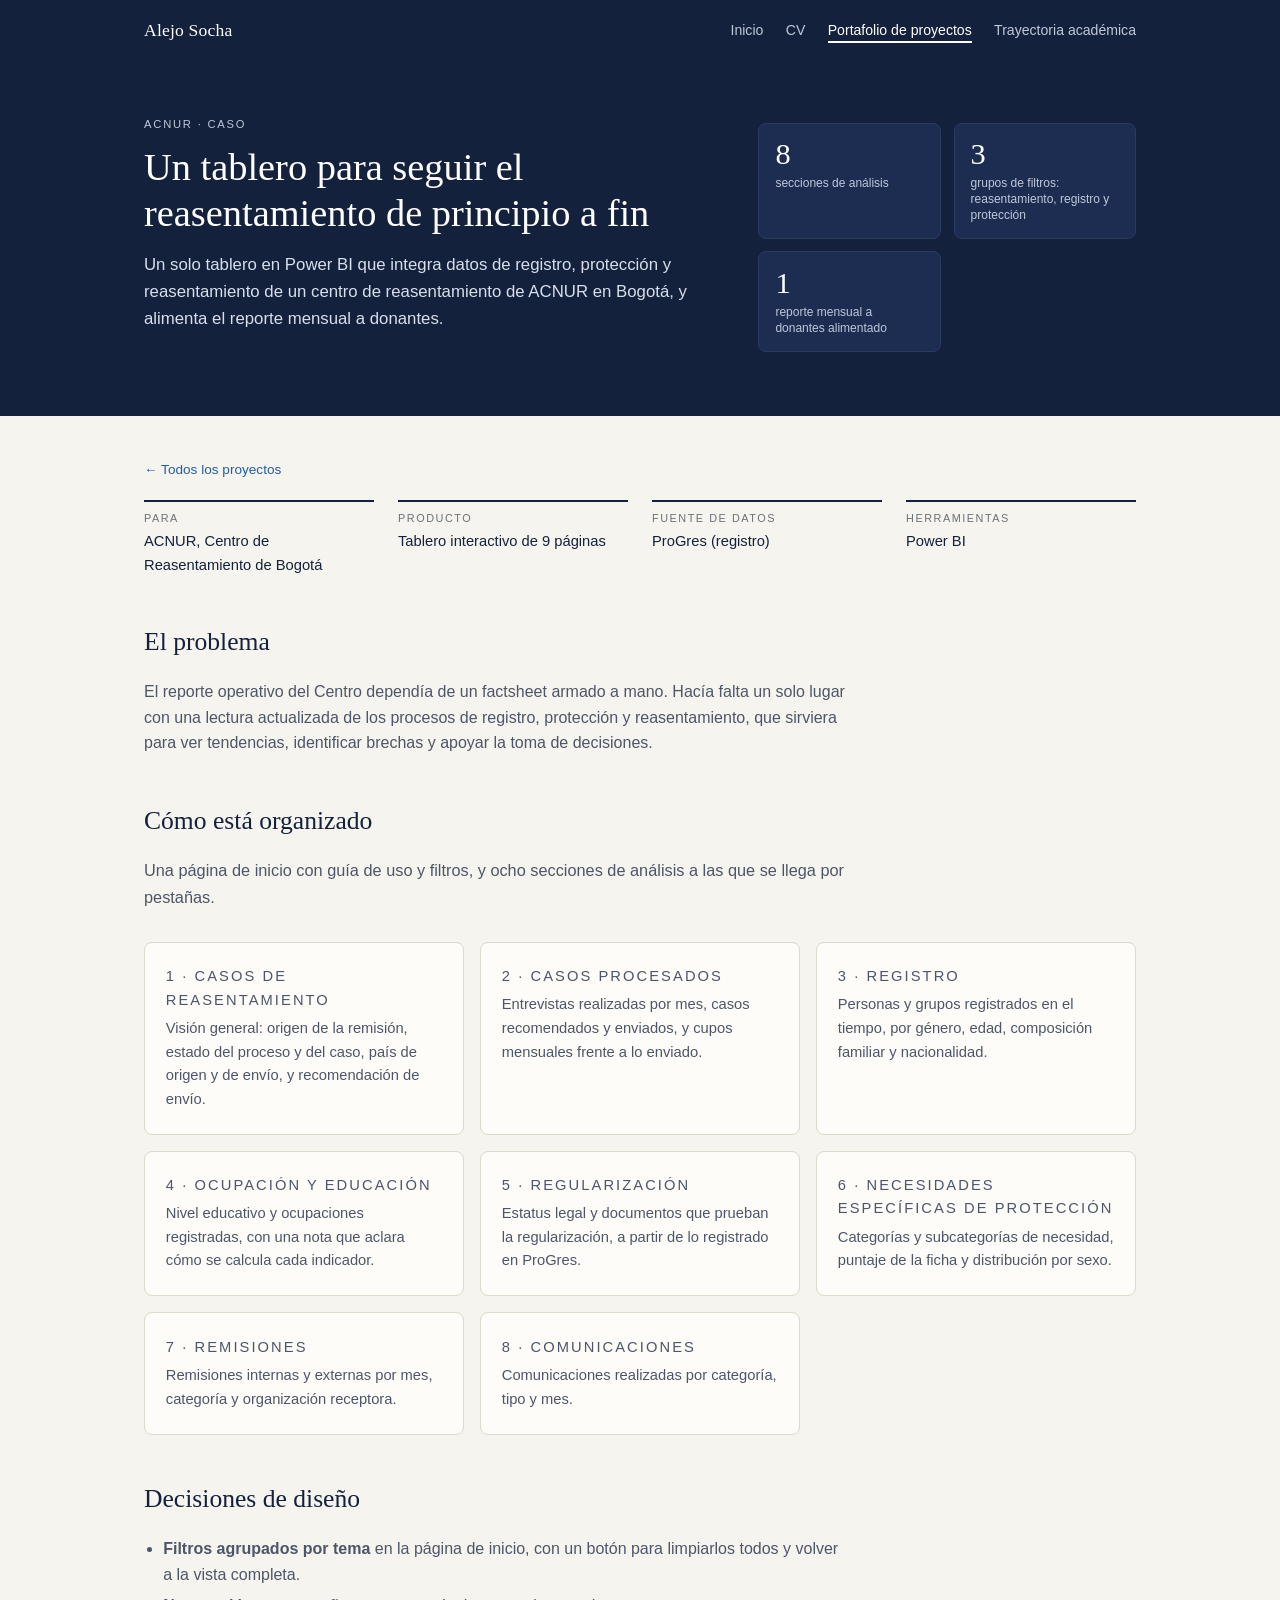
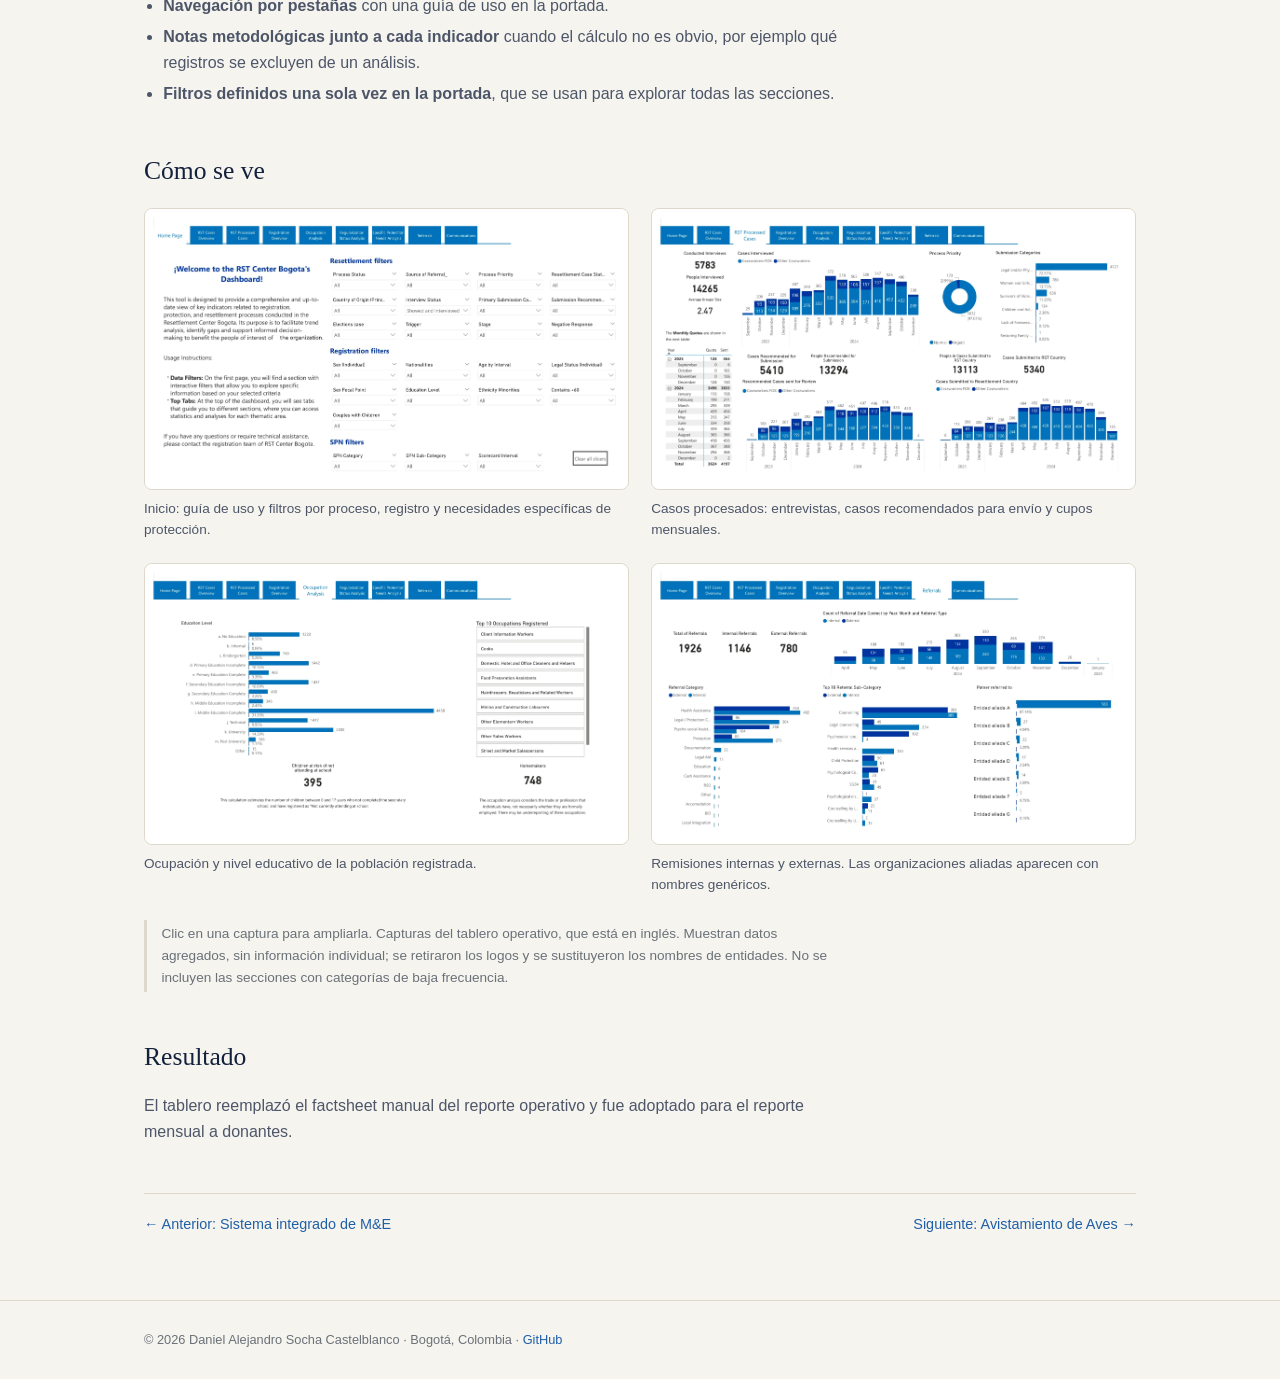
==== commit 73f6d804: "Caso ACNUR: capturas ampliables Updated note text to include a click prompt for image enlargement." ====
--- a/caso-acnur.html
+++ b/caso-acnur.html
@@ -72,7 +72,7 @@
   <figure><img src="img/acnur-ocupacion.webp" alt="Análisis de ocupación y nivel educativo de la población registrada" loading="lazy"><figcaption>Ocupación y nivel educativo de la población registrada.</figcaption></figure>
   <figure><img src="img/acnur-remisiones.webp" alt="Remisiones internas y externas por mes, categoría y organización aliada" loading="lazy"><figcaption>Remisiones internas y externas. Las organizaciones aliadas aparecen con nombres genéricos.</figcaption></figure>
 </div>
-<p class="note">Capturas del tablero operativo, que está en inglés. Muestran datos agregados, sin información individual; se retiraron los logos y se sustituyeron los nombres de entidades. No se incluyen las secciones con categorías de baja frecuencia.</p>
+<p class="note">Clic en una captura para ampliarla. Capturas del tablero operativo, que está en inglés. Muestran datos agregados, sin información individual; se retiraron los logos y se sustituyeron los nombres de entidades. No se incluyen las secciones con categorías de baja frecuencia.</p>
 
 <h2>Resultado</h2>
 <div class="prose">
@@ -89,5 +89,6 @@
 </main>
 
 <footer><div class="wrap">© 2026 Daniel Alejandro Socha Castelblanco · Bogotá, Colombia · <a href="https://github.com/dalejandro0506">GitHub</a></div></footer>
+<script src="lightbox.js" defer></script>
 </body>
 </html>
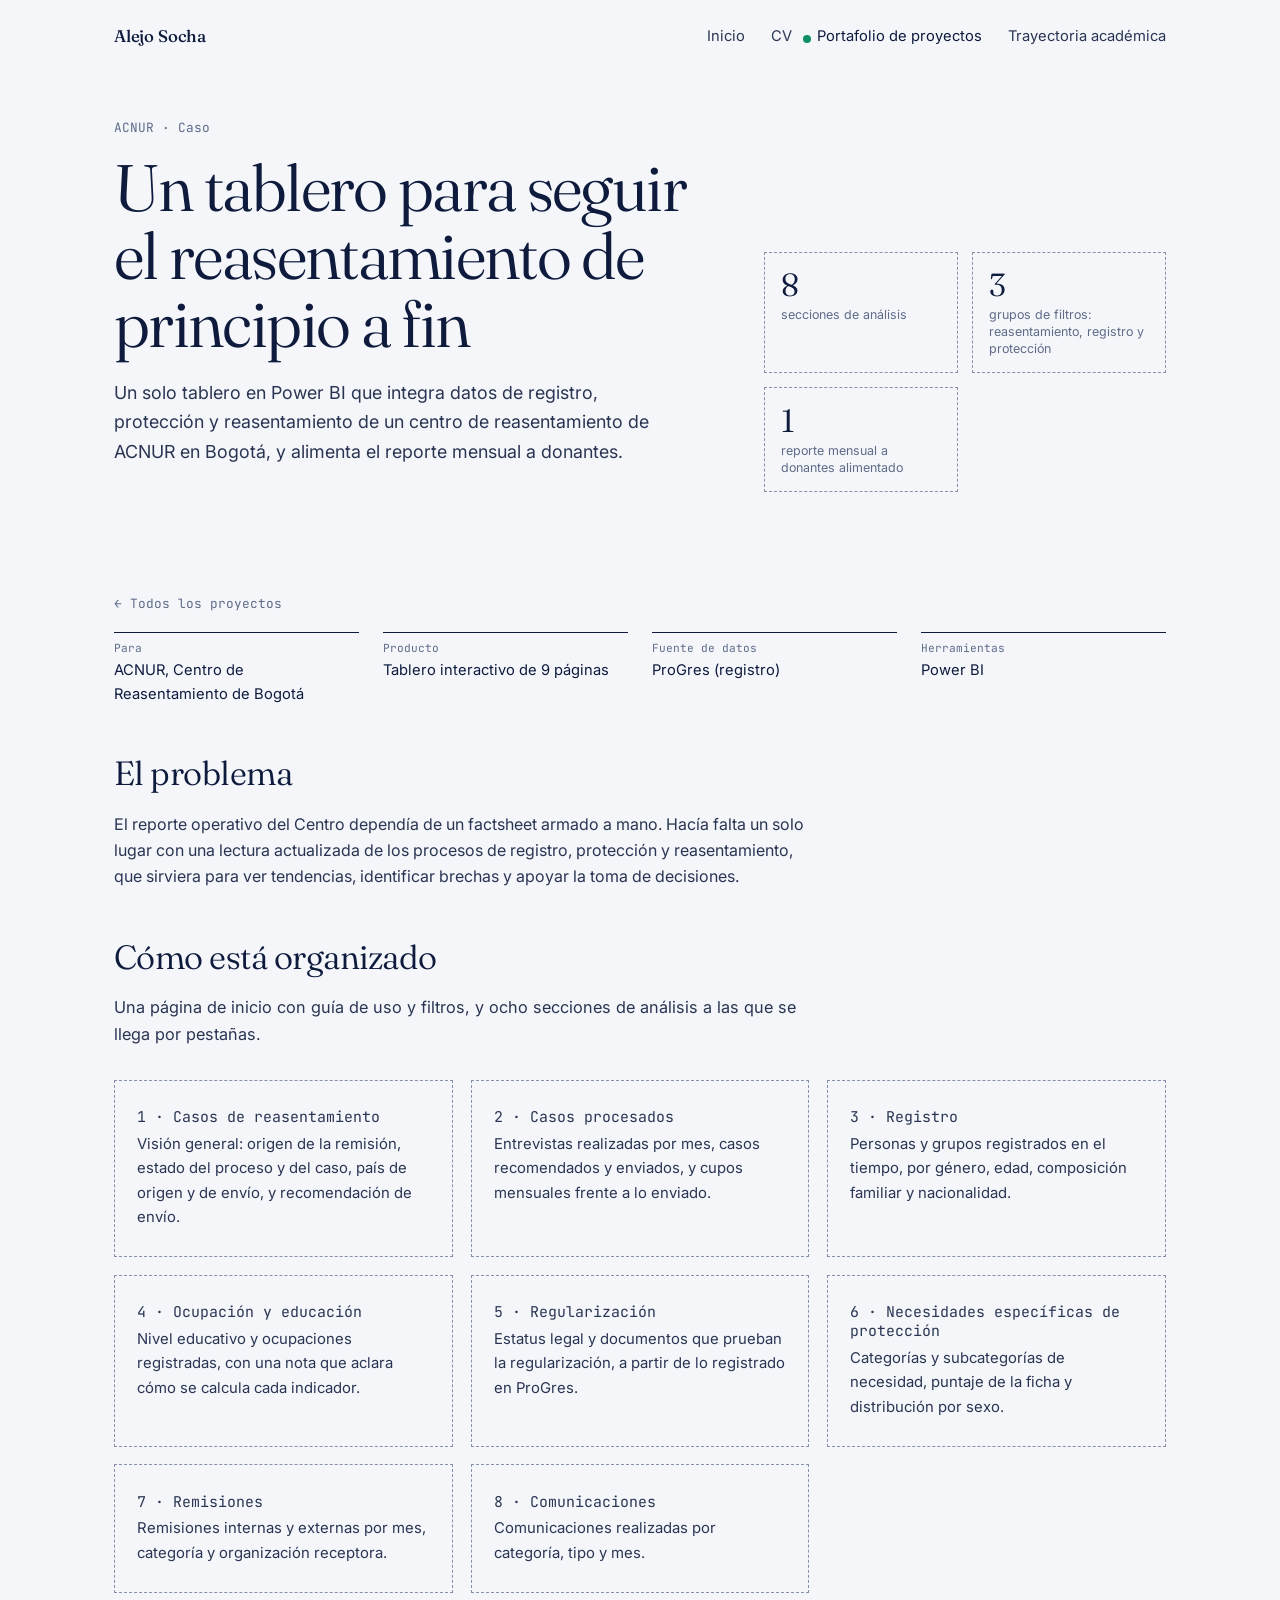
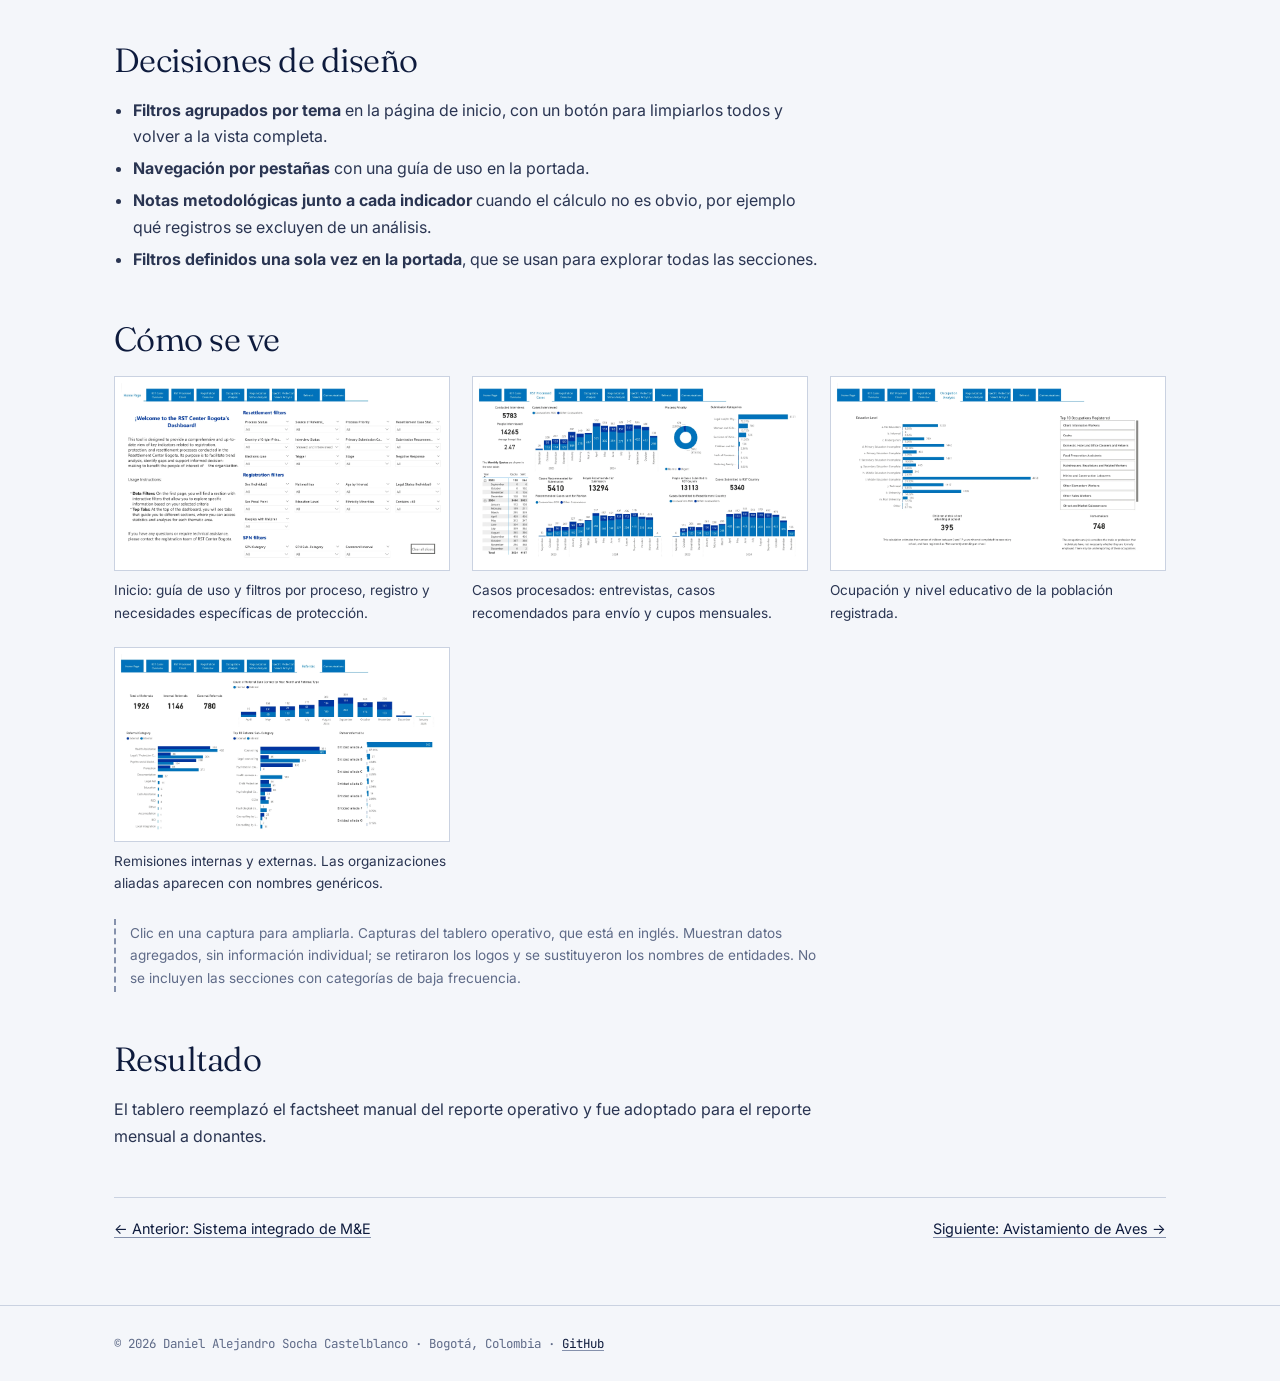
==== commit c5a539ad: "Add gaze.js script to caso-acnur.html" ====
--- a/caso-acnur.html
+++ b/caso-acnur.html
@@ -90,5 +90,6 @@
 
 <footer><div class="wrap">© 2026 Daniel Alejandro Socha Castelblanco · Bogotá, Colombia · <a href="https://github.com/dalejandro0506">GitHub</a></div></footer>
 <script src="lightbox.js" defer></script>
+<script src="gaze.js" defer></script>
 </body>
 </html>
--- a/style.css
+++ b/style.css
@@ -1,71 +1,87 @@
+@import url("https://fonts.googleapis.com/css2?family=Fraunces:ital,opsz,wght@0,9..144,300..500;1,9..144,300..500&family=Inter:wght@400;500&family=JetBrains+Mono:wght@400&display=swap");
 :root{
-  --navy:#14213D; --navy-2:#1d2d52; --bg:#F6F4EE; --card:#FDFCF8; --line:#DDD8CB;
-  --fg:#14213D; --muted:#4D5669; --soft:#6A7179; --green:#00833D; --red:#B3261E; --gold:#E0A100; --blue:#1F5FA8;
-  --serif:Georgia,"Times New Roman",serif; --sans:Arial,Helvetica,sans-serif;
+  --navy:#0E1B3D; --navy-2:#16264f; --bg:#F4F6FA; --card:#FFFFFF; --line:#CAD2E1; --dash:#8591AC;
+  --fg:#0E1B3D; --muted:#2A3552; --soft:#5F6B88; --acc:#0E8F68; --acc2:#0A6F51; --hl:#DCE3F1;
+  --green:#0E8F68; --red:#A8322F; --gold:#B7791F; --blue:#1F4E9E;
+  --serif:"Fraunces",Georgia,"Times New Roman",serif; --sans:"Inter",system-ui,Arial,sans-serif; --mono:"JetBrains Mono",ui-monospace,Menlo,monospace;
 }
 @media (prefers-color-scheme:dark){
-  :root{--bg:#0d1424; --card:#141d33; --line:#26324e; --fg:#ECE8DD; --muted:#B4BCCB; --soft:#8f98aa; --navy:#0a1020; --navy-2:#16213b; --green:#3fbf7a; --red:#ff6b61; --blue:#6aa8ec}
+  :root{--bg:#0A1226; --card:#101A35; --line:#26324e; --dash:#4A5B80; --fg:#ECEFF7; --muted:#C3CBDC; --soft:#97A2BC; --navy:#060B18; --navy-2:#16213b; --acc:#2FC594; --acc2:#5ED6AE; --hl:#1B2847; --green:#2FC594; --red:#ff7a72; --blue:#7DB0F0}
 }
 *{box-sizing:border-box}
 html{scroll-behavior:smooth}
-body{margin:0;background:var(--bg);color:var(--fg);font-family:var(--sans);line-height:1.6;font-size:16px}
-a{color:var(--blue);text-decoration:none} a:hover{text-decoration:underline}
-.wrap{max-width:1040px;margin:0 auto;padding:0 1.5rem}
-header.nav{background:var(--navy);color:#fff}
-header.nav .wrap{display:flex;justify-content:space-between;align-items:center;flex-wrap:wrap;gap:.4rem 1.5rem;padding-top:1rem;padding-bottom:1rem}
-.brand{font-family:var(--serif);font-size:1.1rem;color:#fff;letter-spacing:.01em}
-.brand:hover{text-decoration:none}
-.nav ul{list-style:none;display:flex;gap:1.4rem;margin:0;padding:0;flex-wrap:wrap}
-.nav li a{color:#BFC8D8;font-size:.88rem;padding-bottom:.2rem}
-.nav li a:hover{color:#fff;text-decoration:none}
-.nav li a.active{color:#fff;border-bottom:2px solid #fff}
-.hero{background:var(--navy);color:#fff;padding:3.5rem 0 4rem}
+body{margin:0;background:var(--bg);color:var(--muted);font-family:var(--sans);line-height:1.65;font-size:16px;-webkit-font-smoothing:antialiased}
+a{color:var(--fg);text-decoration:underline;text-decoration-color:var(--dash);text-underline-offset:.2em} a:hover{text-decoration-color:var(--acc);color:var(--acc2)}
+.wrap{max-width:1100px;margin:0 auto;padding:0 1.5rem}
+header.nav{background:var(--bg);color:var(--fg)}
+header.nav .wrap{display:flex;justify-content:space-between;align-items:center;flex-wrap:wrap;gap:.4rem 1.5rem;padding-top:1.4rem;padding-bottom:1.2rem}
+.brand{font:500 1.05rem var(--serif);letter-spacing:-.01em;color:var(--fg);text-decoration:none}
+.brand:hover{text-decoration:none;color:var(--fg)}
+.nav ul{list-style:none;display:flex;gap:1.6rem;margin:0;padding:0;flex-wrap:wrap}
+.nav li a{position:relative;color:var(--muted);font-size:.92rem;text-decoration:none;padding-bottom:.1rem}
+.nav li a:hover{color:var(--fg);text-decoration:none}
+.nav li a.active{color:var(--fg);border:0}
+.nav li a.active::before{content:"";position:absolute;left:-.9rem;top:.55em;width:.5rem;height:.5rem;border-radius:50%;background:var(--acc)}
+.hero{background:var(--bg);color:var(--fg);padding:3.2rem 0 3.6rem}
 .hero .wrap{display:grid;grid-template-columns:1.5fr 1fr;gap:3rem;align-items:end}
-.eyebrow{font-size:.7rem;letter-spacing:.16em;text-transform:uppercase;color:#BFC8D8;margin:0 0 .6rem}
-h1{font-family:var(--serif);font-weight:normal;font-size:2.4rem;line-height:1.2;margin:0 0 1rem}
-.hero p.lead{color:#D9DFEA;font-size:1.05rem;margin:0 0 1.2rem;max-width:34rem}
-.hero .btns{display:flex;gap:.6rem;flex-wrap:wrap}
-.btn{display:inline-block;border:1px solid #BFC8D8;border-radius:6px;padding:.4rem .9rem;font-size:.85rem;color:#fff}
-.btn:hover{background:#fff;color:var(--navy);text-decoration:none}
-.btn.solid{background:#fff;color:var(--navy)}
-.btn.solid:hover{background:#DDE3EE}
-.stats{display:grid;grid-template-columns:1fr 1fr;gap:.8rem}
-.stat{background:var(--navy-2);border:1px solid #2a3a63;border-radius:8px;padding:.9rem 1rem}
-.stat b{display:block;font-family:var(--serif);font-weight:normal;font-size:1.9rem;line-height:1.1}
-.stat span{font-size:.75rem;color:#BFC8D8;line-height:1.3;display:block;margin-top:.3rem}
+.eyebrow{font:400 .8rem var(--mono);letter-spacing:0;text-transform:none;color:var(--soft);margin:0 0 1.1rem}
+h1{font-family:var(--serif);font-weight:340;font-optical-sizing:auto;font-variation-settings:"opsz" 72;font-size:clamp(2.4rem,5.4vw,4.1rem);line-height:1.04;letter-spacing:-.025em;margin:0 0 1.2rem;color:var(--fg)}
+h1 em{font-style:italic}
+h1 .raw{font:400 .82em var(--mono);letter-spacing:-.04em;color:var(--soft);background:linear-gradient(transparent 62%,var(--hl) 62%);padding:0 .08em}
+h1 .dec{color:var(--acc)}
+.hero p.lead{color:var(--muted);font-size:1.12rem;margin:0 0 1.6rem;max-width:36rem}
+.hero .btns{display:flex;gap:.7rem;flex-wrap:wrap}
+.btn{display:inline-flex;align-items:center;gap:.6rem;border:1px solid var(--fg);border-radius:0;padding:.65rem 1.15rem;font:500 .9rem var(--sans);color:var(--fg);text-decoration:none;background:transparent}
+.btn:hover{background:var(--acc);border-color:var(--acc);color:#fff;text-decoration:none}
+.btn.solid{background:var(--fg);color:var(--bg)}
+.btn.solid::before{content:"";width:.5rem;height:.5rem;border-radius:50%;background:var(--acc)}
+.btn.solid:hover{background:var(--acc);color:#fff}
+.btn.solid:hover::before{background:#fff}
+.stats{display:grid;grid-template-columns:1fr 1fr;gap:.9rem}
+.stat{background:transparent;border:1px dashed var(--dash);border-radius:0;padding:.9rem 1rem}
+.stat b{display:block;font:340 2rem/1.1 var(--serif);color:var(--fg);letter-spacing:-.02em}
+.stat span{font-size:.78rem;color:var(--soft);line-height:1.35;display:block;margin-top:.3rem}
 main{padding:2.5rem 0 4rem}
-h2{font-family:var(--serif);font-weight:normal;font-size:1.6rem;margin:2.8rem 0 1rem}
+h2{font-family:var(--serif);font-weight:340;font-optical-sizing:auto;font-size:clamp(1.6rem,3vw,2.1rem);letter-spacing:-.015em;line-height:1.15;margin:3rem 0 1.1rem;color:var(--fg)}
 h2:first-child{margin-top:0}
-h3{font-family:var(--serif);font-weight:normal;font-size:1.15rem;margin:0 0 .3rem}
-.label{font-size:.68rem;letter-spacing:.14em;text-transform:uppercase;color:var(--soft);margin:0 0 .4rem}
-.cards{display:grid;grid-template-columns:repeat(auto-fit,minmax(280px,1fr));gap:1rem}
-.card{background:var(--card);border:1px solid var(--line);border-radius:8px;padding:1.1rem 1.3rem}
-.card p{margin:.3rem 0;font-size:.92rem;color:var(--muted)}
-.card.dark{background:var(--navy);color:#fff;border-color:var(--navy)}
-.card.dark p{color:#D9DFEA}
-.card.dark .label{color:#BFC8D8}
-.tags{display:flex;flex-wrap:wrap;gap:.4rem;margin-top:.7rem}
-.tag{font-size:.72rem;border-radius:999px;padding:.12rem .65rem;color:#fff;background:var(--navy)}
-.tag.g{background:var(--green)} .tag.r{background:var(--red)} .tag.b{background:var(--blue)}
-.tag.o{background:transparent;color:var(--muted);border:1px solid var(--line)}
+h3{font-family:var(--serif);font-weight:400;font-size:1.2rem;letter-spacing:-.005em;margin:0 0 .3rem;color:var(--fg)}
+.label{font:400 .72rem var(--mono);letter-spacing:0;text-transform:none;color:var(--soft);margin:0 0 .5rem}
+.cards{display:grid;grid-template-columns:repeat(auto-fit,minmax(280px,1fr));gap:1.1rem}
+.card{background:transparent;border:1px dashed var(--dash);border-radius:0;padding:1.3rem 1.4rem;transition:border-color .2s,background .2s}
+.card:hover{border-color:var(--acc);background:color-mix(in srgb,var(--acc) 5%,transparent)}
+.card p{margin:.35rem 0;font-size:.93rem;color:var(--muted)}
+.card.dark{background:var(--navy);color:#E8ECF5;border:1px solid var(--navy)}
+.card.dark h3{color:#fff}
+.card.dark p{color:#CBD3E6}
+.card.dark .label{color:#9AA6C2}
+.tags{display:flex;flex-wrap:wrap;gap:.35rem .8rem;margin-top:.8rem}
+.tag{font:400 .72rem var(--mono);border-radius:0;padding:0;color:var(--soft);background:transparent;border:0}
+.tag::before{content:"· "}
+.tag.g{color:var(--acc2)} .tag.r{color:var(--red)} .tag.b{color:var(--blue)}
+.tag.o{background:transparent;color:var(--soft);border:0}
+.card.dark .tag{color:#B8C2DA}
 .tl{list-style:none;margin:0;padding:0}
-.tl>li{display:grid;grid-template-columns:150px 1fr;gap:1.5rem;padding:1.3rem 0;border-top:1px solid var(--line)}
-.tl .when{font-size:.8rem;color:var(--soft)}
-.tl .org{font-size:.9rem;color:var(--muted);margin:0 0 .5rem}
-.tl ul{margin:.4rem 0 0;padding-left:1.1rem;font-size:.92rem;color:var(--muted)}
+.tl>li{display:grid;grid-template-columns:150px 1fr;gap:1.5rem;padding:1.4rem 0;border-top:1px solid var(--line)}
+.tl .when{font:400 .78rem var(--mono);color:var(--soft)}
+.tl .org{font-size:.92rem;color:var(--soft);margin:0 0 .5rem}
+.tl ul{margin:.4rem 0 0;padding-left:1.1rem;font-size:.93rem;color:var(--muted)}
 .tl ul li{margin:.25rem 0}
-.meta{color:var(--soft);font-size:.85rem}
+.meta{color:var(--soft);font:400 .8rem var(--mono)}
 .flow{display:grid;grid-template-columns:1fr auto 1fr auto 1fr;gap:.6rem;align-items:stretch}
 .flow .arrow{align-self:center;color:var(--soft);font-size:1.4rem}
 .flow .card{padding:.9rem 1rem}
-.flow .card div{font-size:.85rem;padding:.35rem .5rem;margin:.3rem 0;border:1px solid var(--line);border-radius:5px;background:var(--bg)}
-.flow .red div{border-color:var(--red);color:var(--red)} .flow .grn div{border-color:var(--green);color:var(--green)}
+.flow .card div{font-size:.85rem;padding:.35rem .5rem;margin:.3rem 0;border:1px solid var(--line);border-radius:0;background:var(--bg)}
+.flow .red div{border-color:var(--red);color:var(--red)} .flow .grn div{border-color:var(--green);color:var(--acc2)}
 table{border-collapse:collapse;width:100%;font-size:.88rem;background:var(--card)}
-th{background:var(--navy);color:#fff;text-align:left;padding:.5rem .7rem;font-weight:bold;font-size:.78rem}
-td{padding:.5rem .7rem;border-top:1px solid var(--line);color:var(--muted)}
-footer{border-top:1px solid var(--line);padding:1.8rem 0;color:var(--soft);font-size:.8rem}
+th{background:var(--navy);color:#fff;text-align:left;padding:.55rem .7rem;font:500 .78rem var(--sans)}
+td{padding:.55rem .7rem;border-top:1px solid var(--line);color:var(--muted)}
+footer{border-top:1px solid var(--line);padding:1.8rem 0;color:var(--soft);font:400 .78rem var(--mono)}
+::selection{background:var(--acc);color:#fff}
+:focus-visible{outline:2px solid var(--acc);outline-offset:2px}
 @media(max-width:760px){
-  .hero .wrap{grid-template-columns:1fr} h1{font-size:1.9rem}
+  .hero .wrap{grid-template-columns:1fr} 
   .tl>li{grid-template-columns:1fr;gap:.3rem}
   .flow{grid-template-columns:1fr}.flow .arrow{transform:rotate(90deg);justify-self:center}
+  .nav ul{gap:.4rem 1.2rem}.nav li a.active::before{display:none}.nav li a.active{border-bottom:2px solid var(--acc)}
 }
+@media (prefers-reduced-motion:reduce){*{transition:none!important;scroll-behavior:auto!important}}
--- a/portafolio.css
+++ b/portafolio.css
@@ -59,3 +59,17 @@
 .card.dark .tag.o{color:#D9DFEA;border-color:#3a4a73}
 .legend{font-size:.8rem;color:var(--soft);margin:0 0 1.6rem;line-height:2}
 .legend .tag{margin-right:.3rem}
+
+
+/* Rediseño: azul marino + esmeralda */
+.gallery img,.thumbs img{border-radius:0}
+.card .cover{margin:-1.3rem -1.4rem 1rem}
+.card .cover img{border-radius:0}
+.thumbs a:hover img{border-color:var(--acc)}
+.back{font:400 .8rem var(--mono);color:var(--soft);text-decoration:none}
+.back:hover{color:var(--acc2)}
+.facts div{border-top:1px solid var(--fg)}
+.facts dt{font:400 .7rem var(--mono);letter-spacing:0;text-transform:none}
+.feat .kpis b{font-weight:340;letter-spacing:-.02em}
+.more-link{font-weight:500}
+.note{border-left:2px dashed var(--dash)}
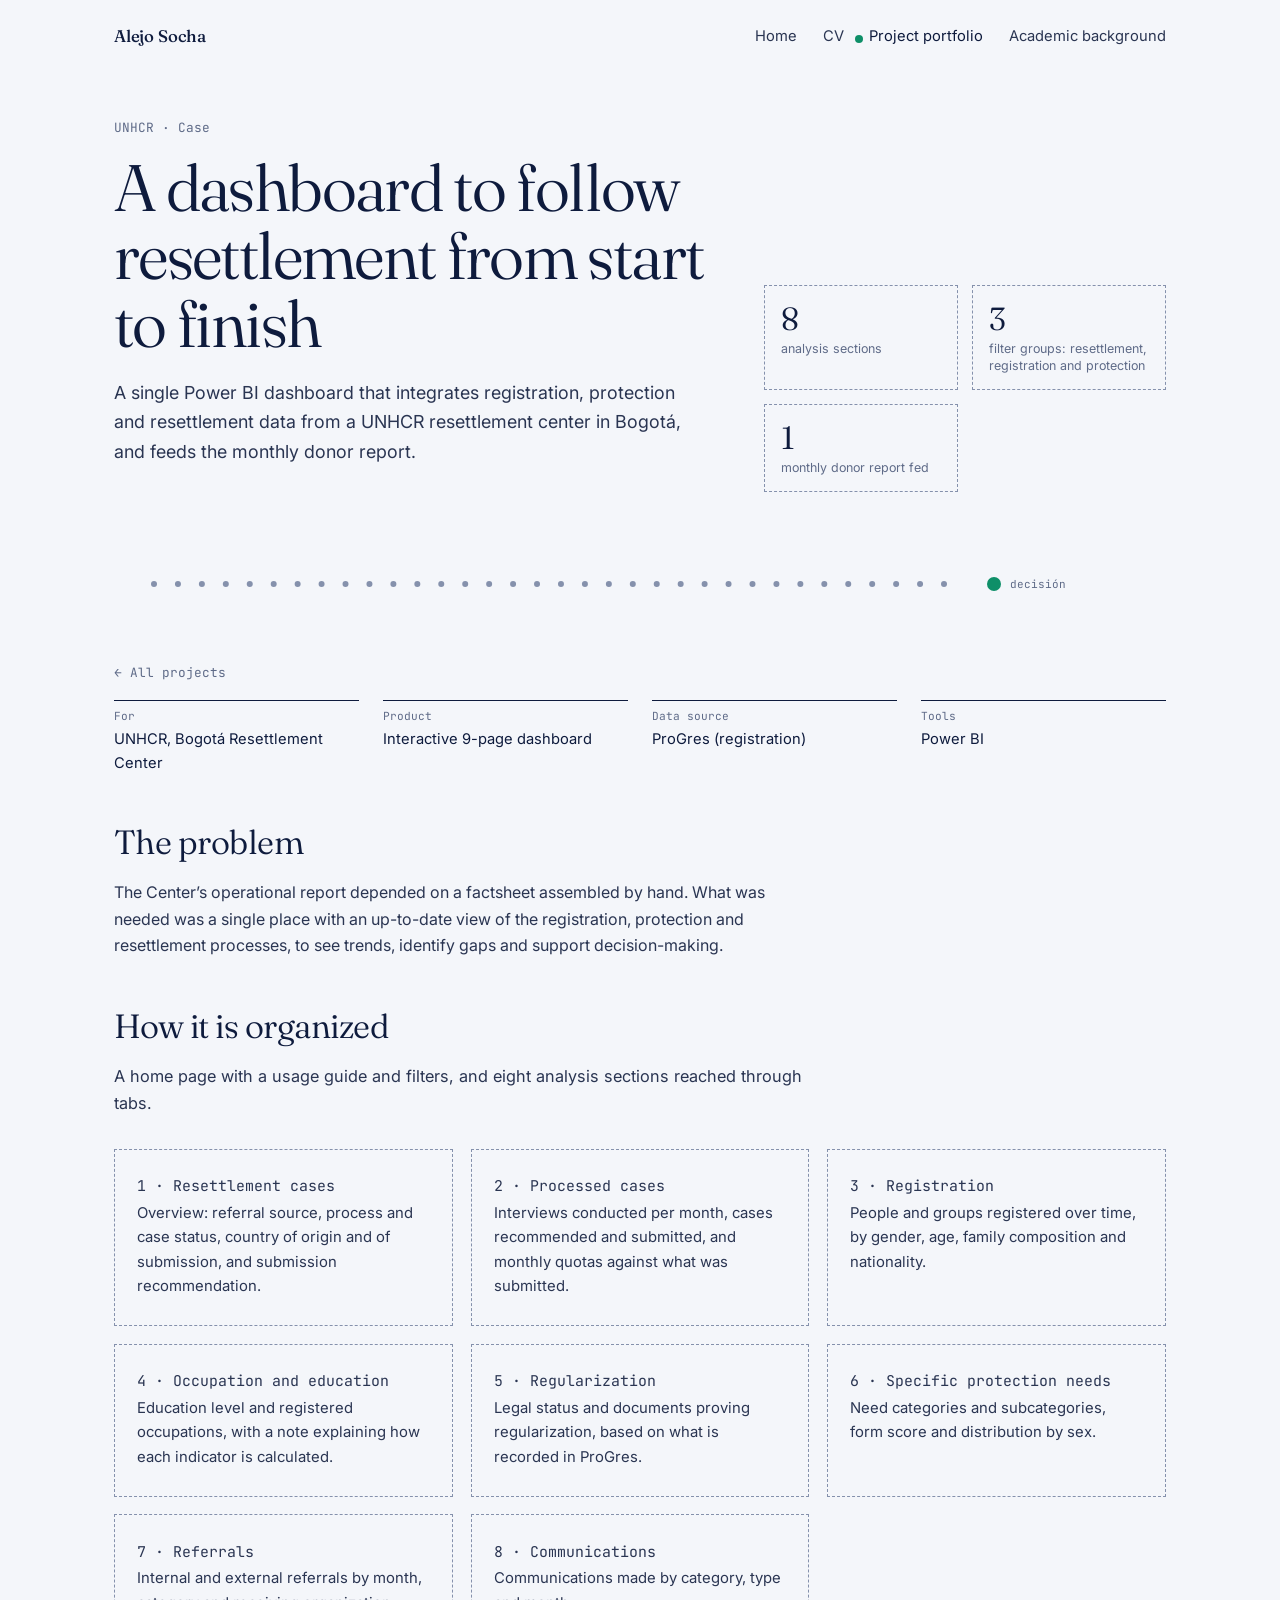
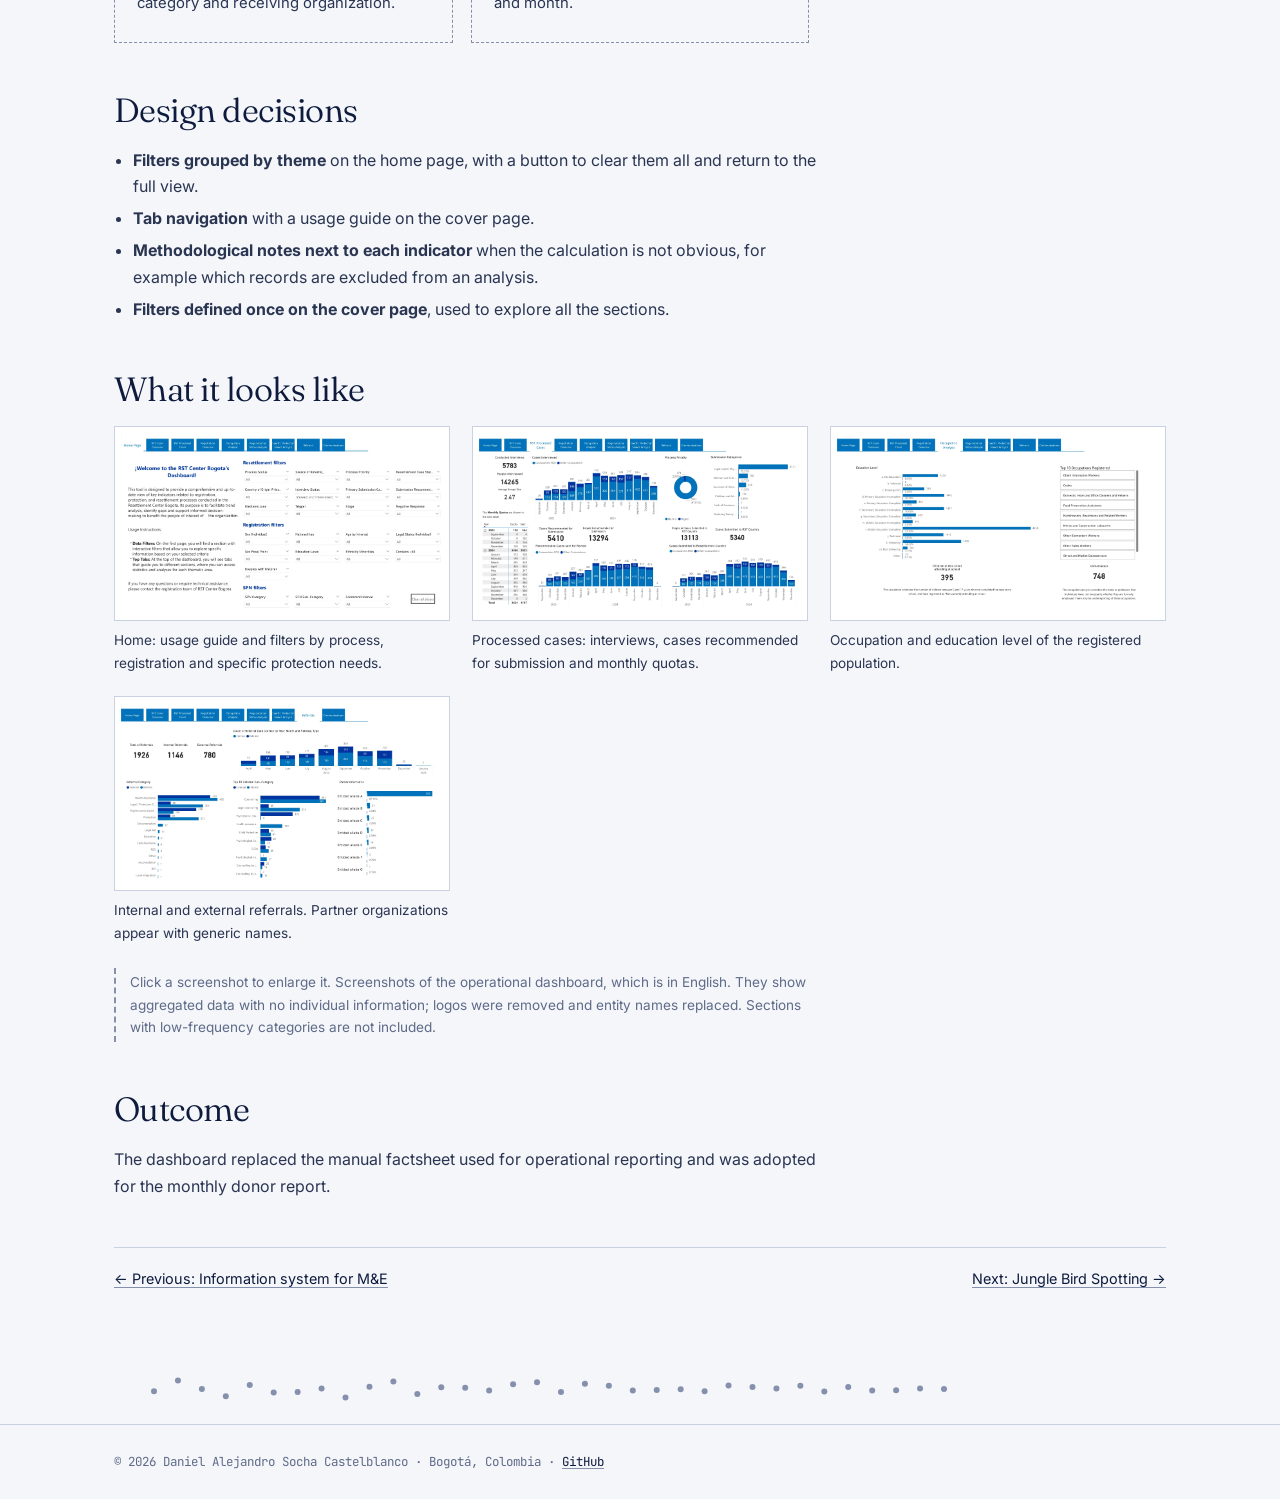
==== commit 1904f77c: "Translate content from Spanish to English" ====
--- a/caso-acnur.html
+++ b/caso-acnur.html
@@ -1,95 +1,95 @@
 <!doctype html>
-<html lang="es">
-<head>
+<html lang="en"><head>
 <meta charset="utf-8">
 <meta name="viewport" content="width=device-width,initial-scale=1">
-<title>Tablero de reasentamiento · Alejo Socha</title>
-<meta name="description" content="Caso: tablero en Power BI que integra datos de registro, protección y reasentamiento de un centro de reasentamiento de ACNUR en Bogotá, adoptado para el reporte mensual a donantes.">
+<title>Resettlement dashboard · Alejo Socha</title>
+<meta name="description" content="Case: Power BI dashboard integrating registration, protection and resettlement data from a UNHCR resettlement center in Bogotá, adopted for monthly donor reporting.">
 <link rel="stylesheet" href="style.css">
 <link rel="stylesheet" href="portafolio.css">
 </head>
 <body>
-<header class="nav"><div class="wrap"><a class="brand" href="index.html">Alejo Socha</a><nav><ul><li><a href="index.html">Inicio</a></li><li><a href="cv.html">CV</a></li><li><a href="proyectos.html" class="active">Portafolio de proyectos</a></li><li><a href="tesis.html">Trayectoria académica</a></li></ul></nav></div></header>
+<header class="nav"><div class="wrap"><a class="brand" href="index.html">Alejo Socha</a><nav><ul><li><a href="index.html">Home</a></li><li><a href="cv.html">CV</a></li><li><a href="proyectos.html" class="active">Project portfolio</a></li><li><a href="tesis.html">Academic background</a></li></ul></nav></div></header>
 
 <section class="hero">
   <div class="wrap">
     <div>
-      <p class="eyebrow">ACNUR · Caso</p>
-      <h1>Un tablero para seguir el reasentamiento de principio a fin</h1>
-      <p class="lead">Un solo tablero en Power BI que integra datos de registro, protección y reasentamiento de un centro de reasentamiento de ACNUR en Bogotá, y alimenta el reporte mensual a donantes.</p>
+      <p class="eyebrow">UNHCR · Case</p>
+      <h1>A dashboard to follow resettlement from start to finish</h1>
+      <p class="lead">A single Power BI dashboard that integrates registration, protection and resettlement data from a UNHCR resettlement center in Bogotá, and feeds the monthly donor report.</p>
     </div>
     <div class="stats">
-      <div class="stat"><b>8</b><span>secciones de análisis</span></div>
-      <div class="stat"><b>3</b><span>grupos de filtros: reasentamiento, registro y protección</span></div>
-      <div class="stat"><b>1</b><span>reporte mensual a donantes alimentado</span></div>
+      <div class="stat"><b>8</b><span>analysis sections</span></div>
+      <div class="stat"><b>3</b><span>filter groups: resettlement, registration and protection</span></div>
+      <div class="stat"><b>1</b><span>monthly donor report fed</span></div>
     </div>
   </div>
 </section>
 
 <main>
 <div class="wrap">
-<a class="back" href="proyectos.html">← Todos los proyectos</a>
+<a class="back" href="proyectos.html">← All projects</a>
 
 <dl class="facts">
-  <div><dt>Para</dt><dd>ACNUR, Centro de Reasentamiento de Bogotá</dd></div>
-  <div><dt>Producto</dt><dd>Tablero interactivo de 9 páginas</dd></div>
-  <div><dt>Fuente de datos</dt><dd>ProGres (registro)</dd></div>
-  <div><dt>Herramientas</dt><dd>Power BI</dd></div>
+  <div><dt>For</dt><dd>UNHCR, Bogotá Resettlement Center</dd></div>
+  <div><dt>Product</dt><dd>Interactive 9-page dashboard</dd></div>
+  <div><dt>Data source</dt><dd>ProGres (registration)</dd></div>
+  <div><dt>Tools</dt><dd>Power BI</dd></div>
 </dl>
 
-<h2>El problema</h2>
+<h2>The problem</h2>
 <div class="prose">
-  <p>El reporte operativo del Centro dependía de un factsheet armado a mano. Hacía falta un solo lugar con una lectura actualizada de los procesos de registro, protección y reasentamiento, que sirviera para ver tendencias, identificar brechas y apoyar la toma de decisiones.</p>
+  <p>The Center’s operational report depended on a factsheet assembled by hand. What was needed was a single place with an up-to-date view of the registration, protection and resettlement processes, to see trends, identify gaps and support decision-making.</p>
 </div>
 
-<h2>Cómo está organizado</h2>
-<p class="intro">Una página de inicio con guía de uso y filtros, y ocho secciones de análisis a las que se llega por pestañas.</p>
+<h2>How it is organized</h2>
+<p class="intro">A home page with a usage guide and filters, and eight analysis sections reached through tabs.</p>
 <div class="cards">
-  <div class="card"><p class="label">1 · Casos de reasentamiento</p><p>Visión general: origen de la remisión, estado del proceso y del caso, país de origen y de envío, y recomendación de envío.</p></div>
-  <div class="card"><p class="label">2 · Casos procesados</p><p>Entrevistas realizadas por mes, casos recomendados y enviados, y cupos mensuales frente a lo enviado.</p></div>
-  <div class="card"><p class="label">3 · Registro</p><p>Personas y grupos registrados en el tiempo, por género, edad, composición familiar y nacionalidad.</p></div>
-  <div class="card"><p class="label">4 · Ocupación y educación</p><p>Nivel educativo y ocupaciones registradas, con una nota que aclara cómo se calcula cada indicador.</p></div>
-  <div class="card"><p class="label">5 · Regularización</p><p>Estatus legal y documentos que prueban la regularización, a partir de lo registrado en ProGres.</p></div>
-  <div class="card"><p class="label">6 · Necesidades específicas de protección</p><p>Categorías y subcategorías de necesidad, puntaje de la ficha y distribución por sexo.</p></div>
-  <div class="card"><p class="label">7 · Remisiones</p><p>Remisiones internas y externas por mes, categoría y organización receptora.</p></div>
-  <div class="card"><p class="label">8 · Comunicaciones</p><p>Comunicaciones realizadas por categoría, tipo y mes.</p></div>
+  <div class="card"><p class="label">1 · Resettlement cases</p><p>Overview: referral source, process and case status, country of origin and of submission, and submission recommendation.</p></div>
+  <div class="card"><p class="label">2 · Processed cases</p><p>Interviews conducted per month, cases recommended and submitted, and monthly quotas against what was submitted.</p></div>
+  <div class="card"><p class="label">3 · Registration</p><p>People and groups registered over time, by gender, age, family composition and nationality.</p></div>
+  <div class="card"><p class="label">4 · Occupation and education</p><p>Education level and registered occupations, with a note explaining how each indicator is calculated.</p></div>
+  <div class="card"><p class="label">5 · Regularization</p><p>Legal status and documents proving regularization, based on what is recorded in ProGres.</p></div>
+  <div class="card"><p class="label">6 · Specific protection needs</p><p>Need categories and subcategories, form score and distribution by sex.</p></div>
+  <div class="card"><p class="label">7 · Referrals</p><p>Internal and external referrals by month, category and receiving organization.</p></div>
+  <div class="card"><p class="label">8 · Communications</p><p>Communications made by category, type and month.</p></div>
 </div>
 
-<h2>Decisiones de diseño</h2>
+<h2>Design decisions</h2>
 <div class="prose">
   <ul>
-    <li><b>Filtros agrupados por tema</b> en la página de inicio, con un botón para limpiarlos todos y volver a la vista completa.</li>
-    <li><b>Navegación por pestañas</b> con una guía de uso en la portada.</li>
-    <li><b>Notas metodológicas junto a cada indicador</b> cuando el cálculo no es obvio, por ejemplo qué registros se excluyen de un análisis.</li>
-    <li><b>Filtros definidos una sola vez en la portada</b>, que se usan para explorar todas las secciones.</li>
+    <li><b>Filters grouped by theme</b> on the home page, with a button to clear them all and return to the full view.</li>
+    <li><b>Tab navigation</b> with a usage guide on the cover page.</li>
+    <li><b>Methodological notes next to each indicator</b> when the calculation is not obvious, for example which records are excluded from an analysis.</li>
+    <li><b>Filters defined once on the cover page</b>, used to explore all the sections.</li>
   </ul>
 </div>
 
-<h2>Cómo se ve</h2>
+<h2>What it looks like</h2>
 <div class="gallery">
-  <figure><img src="img/acnur-inicio.webp" alt="Página de inicio del tablero: instrucciones de uso, pestañas de navegación y filtros de reasentamiento, registro y necesidades de protección" loading="lazy"><figcaption>Inicio: guía de uso y filtros por proceso, registro y necesidades específicas de protección.</figcaption></figure>
-  <figure><img src="img/acnur-casos-procesados.webp" alt="Casos procesados: entrevistas realizadas por mes, casos recomendados y cupos mensuales" loading="lazy"><figcaption>Casos procesados: entrevistas, casos recomendados para envío y cupos mensuales.</figcaption></figure>
-  <figure><img src="img/acnur-ocupacion.webp" alt="Análisis de ocupación y nivel educativo de la población registrada" loading="lazy"><figcaption>Ocupación y nivel educativo de la población registrada.</figcaption></figure>
-  <figure><img src="img/acnur-remisiones.webp" alt="Remisiones internas y externas por mes, categoría y organización aliada" loading="lazy"><figcaption>Remisiones internas y externas. Las organizaciones aliadas aparecen con nombres genéricos.</figcaption></figure>
+  <figure><img src="img/acnur-inicio.webp" alt="Dashboard home page: usage instructions, navigation tabs and filters for resettlement, registration and protection needs" loading="lazy"><figcaption>Home: usage guide and filters by process, registration and specific protection needs.</figcaption></figure>
+  <figure><img src="img/acnur-casos-procesados.webp" alt="Processed cases: interviews conducted per month, recommended cases and monthly quotas" loading="lazy"><figcaption>Processed cases: interviews, cases recommended for submission and monthly quotas.</figcaption></figure>
+  <figure><img src="img/acnur-ocupacion.webp" alt="Occupation and education level analysis of the registered population" loading="lazy"><figcaption>Occupation and education level of the registered population.</figcaption></figure>
+  <figure><img src="img/acnur-remisiones.webp" alt="Internal and external referrals by month, category and partner organization" loading="lazy"><figcaption>Internal and external referrals. Partner organizations appear with generic names.</figcaption></figure>
 </div>
-<p class="note">Clic en una captura para ampliarla. Capturas del tablero operativo, que está en inglés. Muestran datos agregados, sin información individual; se retiraron los logos y se sustituyeron los nombres de entidades. No se incluyen las secciones con categorías de baja frecuencia.</p>
+<p class="note">Click a screenshot to enlarge it. Screenshots of the operational dashboard, which is in English. They show aggregated data with no individual information; logos were removed and entity names replaced. Sections with low-frequency categories are not included.</p>
 
-<h2>Resultado</h2>
+<h2>Outcome</h2>
 <div class="prose">
-  <p>El tablero reemplazó el factsheet manual del reporte operativo y fue adoptado para el reporte mensual a donantes.</p>
+  <p>The dashboard replaced the manual factsheet used for operational reporting and was adopted for the monthly donor report.</p>
   <!-- COMPLETAR (opcional): qué cambió en la práctica, p. ej. tiempo de preparación del reporte antes → después, o quién lo consulta. -->
 </div>
 
 <div class="case-nav">
-  <a href="caso-fru.html">← Anterior: Sistema integrado de M&amp;E</a>
-  <a href="caso-aves.html">Siguiente: Avistamiento de Aves →</a>
+  <a href="caso-fru.html">← Previous: Information system for M&amp;E</a>
+  <a href="caso-aves.html">Next: Jungle Bird Spotting →</a>
 </div>
 
 </div>
 </main>
 
 <footer><div class="wrap">© 2026 Daniel Alejandro Socha Castelblanco · Bogotá, Colombia · <a href="https://github.com/dalejandro0506">GitHub</a></div></footer>
-<script src="lightbox.js" defer></script>
-<script src="gaze.js" defer></script>
-</body>
-</html>
+<script src="lightbox.js" defer=""></script>
+<script src="gaze.js" defer=""></script>
+
+
+</body></html>
